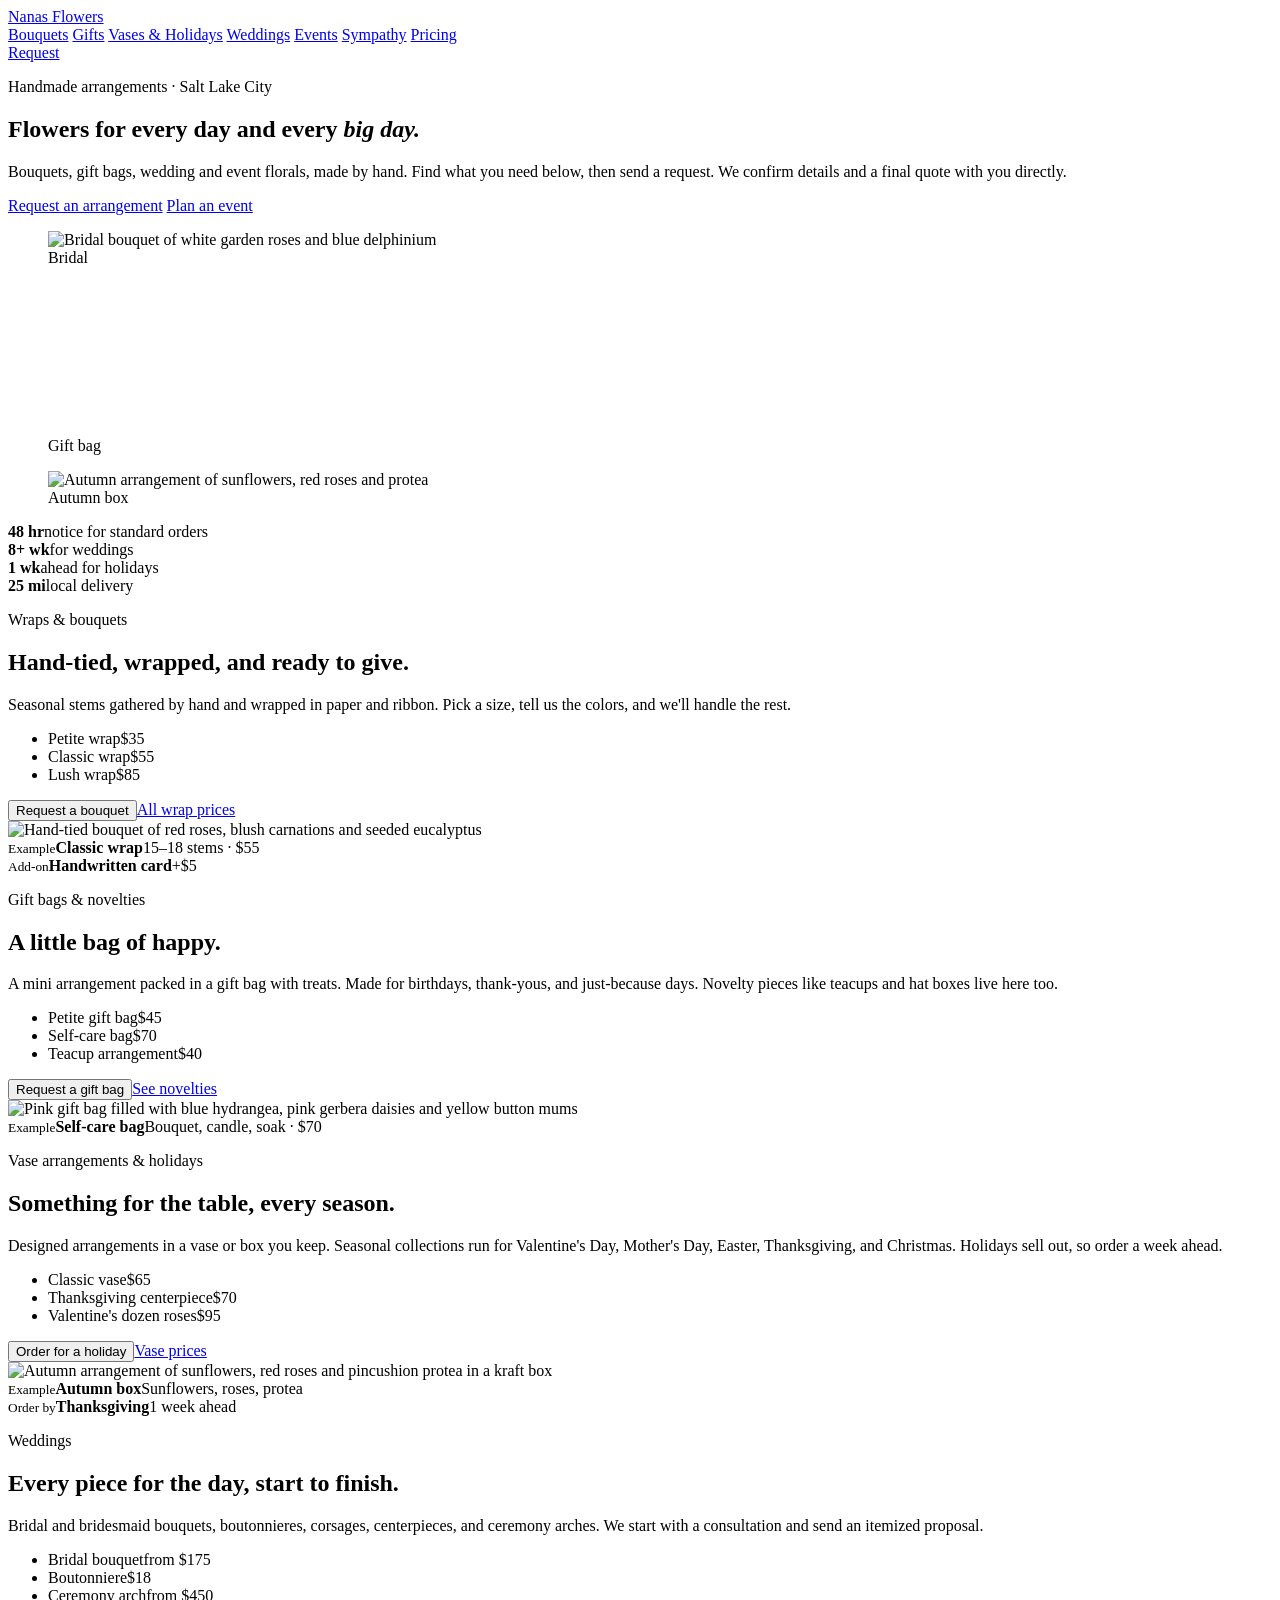
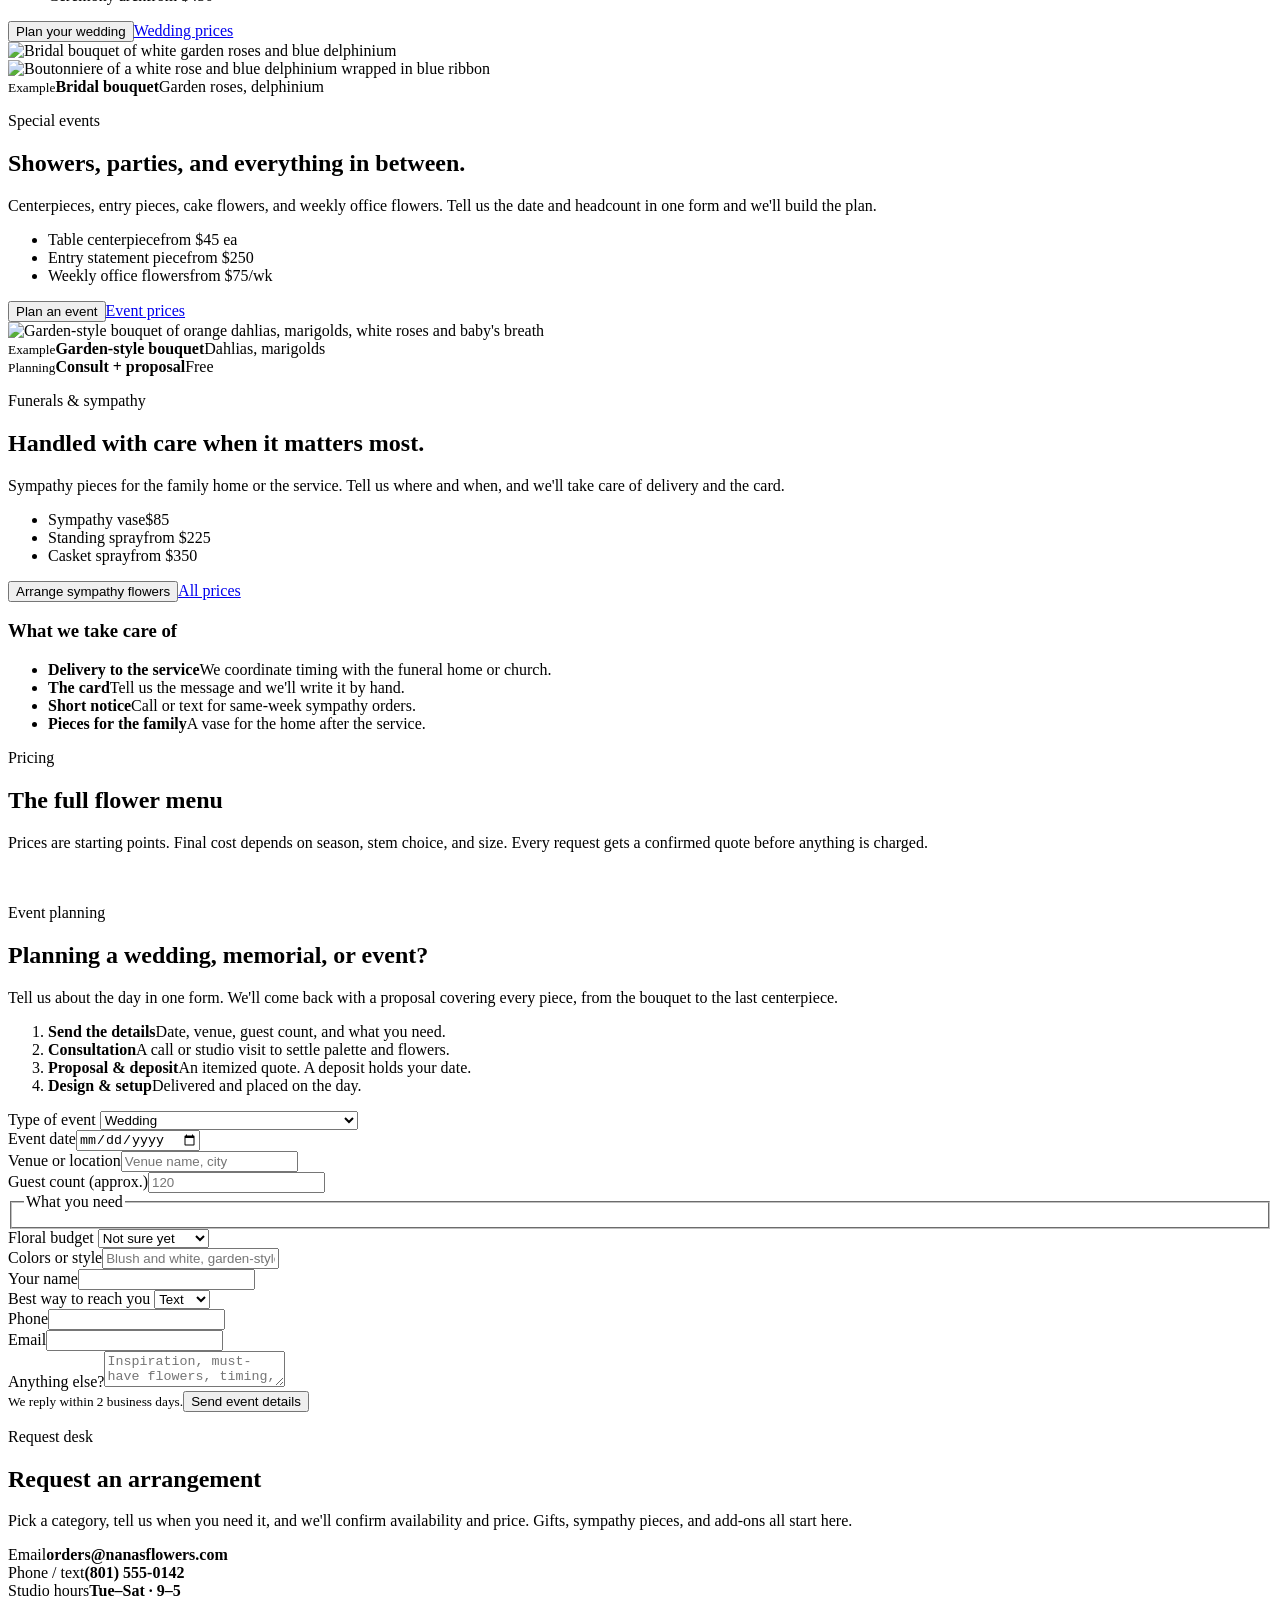
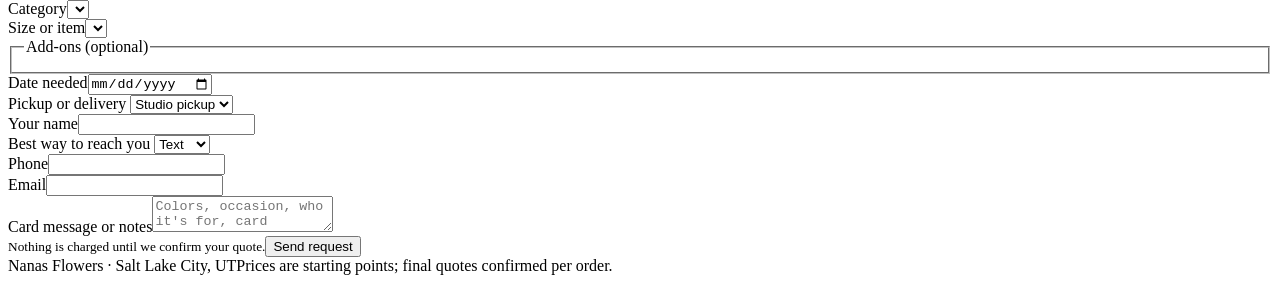
==== index.html @ 2da1b632 "Add files via upload" ====
<!doctype html>
<html lang="en">
<head>
<meta charset="utf-8">
<meta name="viewport" content="width=device-width, initial-scale=1, viewport-fit=cover">
<title>Nanas Flowers</title>
<meta name="description" content="Nanas Flowers: handmade bouquets, gift bags, vase arrangements, and wedding, event and sympathy florals. See pricing and request an arrangement.">
<meta property="og:title" content="Nanas Flowers">
<meta property="og:description" content="Handmade bouquets, gifts, and event florals. See pricing and send a request.">
<meta property="og:image" content="img/garden-bouquet.jpg">
<meta name="theme-color" content="#FFF4EA">
<link rel="icon" href="data:image/svg+xml,%3Csvg xmlns='http://www.w3.org/2000/svg' viewBox='0 0 32 32'%3E%3Ccircle cx='16' cy='16' r='15' fill='%23B4432A'/%3E%3Ctext x='16' y='22' font-size='16' text-anchor='middle' fill='%23fff' font-family='Georgia'%3EN%3C/text%3E%3C/svg%3E">
<link rel="preconnect" href="https://fonts.googleapis.com">
<link rel="preconnect" href="https://fonts.gstatic.com" crossorigin>
<link rel="stylesheet" href="https://fonts.googleapis.com/css2?family=Gloock&family=Instrument+Sans:wght@400;500;600;700&family=DM+Mono:wght@400;500&display=swap">
<link rel="stylesheet" href="css/style.css">
</head>
<body>
<header class="top">
  <div class="wrap bar">
    <a class="brand" href="#top">Nanas <span>Flowers</span></a>
    <nav class="titles" id="titles" aria-label="Sections">
      <a href="#bouquets">Bouquets</a>
      <a href="#gifts">Gifts</a>
      <a href="#vases">Vases &amp; Holidays</a>
      <a href="#weddings">Weddings</a>
      <a href="#special">Events</a>
      <a href="#sympathy">Sympathy</a>
      <a href="#pricing">Pricing</a>
    </nav>
    <div class="bar-actions">
      <a class="btn btn-primary btn-small" href="#request">Request</a>
    </div>
  </div>
</header>

<main id="site-view">
  <section class="hero" id="top">
    <div class="wrap">
      <p class="eyebrow">Handmade arrangements · Salt Lake City</p>
      <h1>Flowers for every day and every <em>big day.</em></h1>
      <p class="lede">Bouquets, gift bags, wedding and event florals, made by hand. Find what you need below, then send a request. We confirm details and a final quote with you directly.</p>
      <div class="ctas">
        <a class="btn btn-primary" href="#request">Request an arrangement</a>
        <a class="btn btn-ghost" href="#plan">Plan an event</a>
      </div>
      <div class="showcase">
        <figure><img src="img/bridal-blue-white.jpg" alt="Bridal bouquet of white garden roses and blue delphinium" width="960" height="1200"><figcaption>Bridal</figcaption></figure>
        <figure><video src="img/hero-loop.mp4" poster="img/hero-poster.jpg" autoplay muted loop playsinline aria-label="Gift bag arrangement with blue hydrangea and pink gerbera daisies"></video><figcaption>Gift bag</figcaption></figure>
        <figure><img src="img/vase-sunflowers.jpg" alt="Autumn arrangement of sunflowers, red roses and protea" width="960" height="1200"><figcaption>Autumn box</figcaption></figure>
      </div>
      <div class="strip" aria-label="Ordering details">
        <div><b>48 hr</b>notice for standard orders</div>
        <div><b>8+ wk</b>for weddings</div>
        <div><b>1 wk</b>ahead for holidays</div>
        <div><b>25 mi</b>local delivery</div>
      </div>
    </div>
  </section>

  <section class="feature tint" id="bouquets">
    <div class="wrap">
      <div class="copy rv">
        <p class="eyebrow">Wraps &amp; bouquets</p>
        <h2>Hand-tied, wrapped, and ready to give.</h2>
        <p>Seasonal stems gathered by hand and wrapped in paper and ribbon. Pick a size, tell us the colors, and we'll handle the rest.</p>
        <ul class="mini">
          <li><span>Petite wrap</span><span class="dots"></span><span class="pr">$35</span></li>
          <li><span>Classic wrap</span><span class="dots"></span><span class="pr">$55</span></li>
          <li><span>Lush wrap</span><span class="dots"></span><span class="pr">$85</span></li>
        </ul>
        <div class="acts"><button class="btn btn-primary" type="button" data-req="Wraps">Request a bouquet</button><a class="btn btn-ghost" href="#cat-wraps">All wrap prices</a></div>
      </div>
      <div class="media">
        <div class="frame main rv"><img src="img/wrap-red-roses.jpg" alt="Hand-tied bouquet of red roses, blush carnations and seeded eucalyptus" loading="lazy" width="960" height="1200"></div>
        <div class="float tl rv"><small>Example</small><b>Classic wrap</b><span class="p">15–18 stems · $55</span></div>
        <div class="float bl rv d2"><small>Add-on</small><b>Handwritten card</b><span class="p">+$5</span></div>
      </div>
    </div>
  </section>

  <section class="feature flip" id="gifts">
    <div class="wrap">
      <div class="copy rv">
        <p class="eyebrow">Gift bags &amp; novelties</p>
        <h2>A little bag of happy.</h2>
        <p>A mini arrangement packed in a gift bag with treats. Made for birthdays, thank-yous, and just-because days. Novelty pieces like teacups and hat boxes live here too.</p>
        <ul class="mini">
          <li><span>Petite gift bag</span><span class="dots"></span><span class="pr">$45</span></li>
          <li><span>Self-care bag</span><span class="dots"></span><span class="pr">$70</span></li>
          <li><span>Teacup arrangement</span><span class="dots"></span><span class="pr">$40</span></li>
        </ul>
        <div class="acts"><button class="btn btn-primary" type="button" data-req="Gift Bags">Request a gift bag</button><a class="btn btn-ghost" href="#cat-novelties">See novelties</a></div>
      </div>
      <div class="media">
        <div class="frame main rv"><img src="img/gift-bag-pink.jpg" alt="Pink gift bag filled with blue hydrangea, pink gerbera daisies and yellow button mums" loading="lazy" width="960" height="1200"></div>
        <div class="float tr rv"><small>Example</small><b>Self-care bag</b><span class="p">Bouquet, candle, soak · $70</span></div>
      </div>
    </div>
  </section>

  <section class="feature tint" id="vases">
    <div class="wrap">
      <div class="copy rv">
        <p class="eyebrow">Vase arrangements &amp; holidays</p>
        <h2>Something for the table, every season.</h2>
        <p>Designed arrangements in a vase or box you keep. Seasonal collections run for Valentine's Day, Mother's Day, Easter, Thanksgiving, and Christmas. Holidays sell out, so order a week ahead.</p>
        <ul class="mini">
          <li><span>Classic vase</span><span class="dots"></span><span class="pr">$65</span></li>
          <li><span>Thanksgiving centerpiece</span><span class="dots"></span><span class="pr">$70</span></li>
          <li><span>Valentine's dozen roses</span><span class="dots"></span><span class="pr">$95</span></li>
        </ul>
        <div class="acts"><button class="btn btn-primary" type="button" data-req="Holidays">Order for a holiday</button><a class="btn btn-ghost" href="#cat-vase-arrangements">Vase prices</a></div>
      </div>
      <div class="media">
        <div class="frame main rv"><img src="img/vase-sunflowers.jpg" alt="Autumn arrangement of sunflowers, red roses and pincushion protea in a kraft box" loading="lazy" width="960" height="1200"></div>
        <div class="float tl rv"><small>Example</small><b>Autumn box</b><span class="p">Sunflowers, roses, protea</span></div>
        <div class="float bl rv d2"><small>Order by</small><b>Thanksgiving</b><span class="p">1 week ahead</span></div>
      </div>
    </div>
  </section>

  <section class="feature flip" id="weddings">
    <div class="wrap">
      <div class="copy rv">
        <p class="eyebrow">Weddings</p>
        <h2>Every piece for the day, start to finish.</h2>
        <p>Bridal and bridesmaid bouquets, boutonnieres, corsages, centerpieces, and ceremony arches. We start with a consultation and send an itemized proposal.</p>
        <ul class="mini">
          <li><span>Bridal bouquet</span><span class="dots"></span><span class="pr">from $175</span></li>
          <li><span>Boutonniere</span><span class="dots"></span><span class="pr">$18</span></li>
          <li><span>Ceremony arch</span><span class="dots"></span><span class="pr">from $450</span></li>
        </ul>
        <div class="acts"><button class="btn btn-primary" type="button" data-req="Weddings">Plan your wedding</button><a class="btn btn-ghost" href="#cat-weddings">Wedding prices</a></div>
      </div>
      <div class="media">
        <div class="frame main rv"><img src="img/bridal-blue-white.jpg" alt="Bridal bouquet of white garden roses and blue delphinium" loading="lazy" width="960" height="1200"></div>
        <div class="frame small rv"><img src="img/boutonniere.jpg" alt="Boutonniere of a white rose and blue delphinium wrapped in blue ribbon" loading="lazy" width="960" height="1200"></div>
        <div class="float tr rv"><small>Example</small><b>Bridal bouquet</b><span class="p">Garden roses, delphinium</span></div>
      </div>
    </div>
  </section>

  <section class="feature tint" id="special">
    <div class="wrap">
      <div class="copy rv">
        <p class="eyebrow">Special events</p>
        <h2>Showers, parties, and everything in between.</h2>
        <p>Centerpieces, entry pieces, cake flowers, and weekly office flowers. Tell us the date and headcount in one form and we'll build the plan.</p>
        <ul class="mini">
          <li><span>Table centerpiece</span><span class="dots"></span><span class="pr">from $45 ea</span></li>
          <li><span>Entry statement piece</span><span class="dots"></span><span class="pr">from $250</span></li>
          <li><span>Weekly office flowers</span><span class="dots"></span><span class="pr">from $75/wk</span></li>
        </ul>
        <div class="acts"><button class="btn btn-primary" type="button" data-req="Special Events">Plan an event</button><a class="btn btn-ghost" href="#cat-special-events">Event prices</a></div>
      </div>
      <div class="media">
        <div class="frame main rv"><img src="img/garden-bouquet.jpg" alt="Garden-style bouquet of orange dahlias, marigolds, white roses and baby's breath" loading="lazy" width="960" height="1200"></div>
        <div class="float tl rv"><small>Example</small><b>Garden-style bouquet</b><span class="p">Dahlias, marigolds</span></div>
        <div class="float bl rv d2"><small>Planning</small><b>Consult + proposal</b><span class="p">Free</span></div>
      </div>
    </div>
  </section>

  <section class="feature flip" id="sympathy">
    <div class="wrap">
      <div class="copy rv">
        <p class="eyebrow">Funerals &amp; sympathy</p>
        <h2>Handled with care when it matters most.</h2>
        <p>Sympathy pieces for the family home or the service. Tell us where and when, and we'll take care of delivery and the card.</p>
        <ul class="mini">
          <li><span>Sympathy vase</span><span class="dots"></span><span class="pr">$85</span></li>
          <li><span>Standing spray</span><span class="dots"></span><span class="pr">from $225</span></li>
          <li><span>Casket spray</span><span class="dots"></span><span class="pr">from $350</span></li>
        </ul>
        <div class="acts"><button class="btn btn-primary" type="button" data-req="Funerals">Arrange sympathy flowers</button><a class="btn btn-ghost" href="#cat-funerals">All prices</a></div>
      </div>
      <div class="media">
        <div class="care rv">
          <h3>What we take care of</h3>
          <ul>
            <li><span><b>Delivery to the service</b>We coordinate timing with the funeral home or church.</span></li>
            <li><span><b>The card</b>Tell us the message and we'll write it by hand.</span></li>
            <li><span><b>Short notice</b>Call or text for same-week sympathy orders.</span></li>
            <li><span><b>Pieces for the family</b>A vase for the home after the service.</span></li>
          </ul>
        </div>
      </div>
    </div>
  </section>

  <section class="menu" id="pricing">
    <div class="wrap">
      <div class="section-head">
        <div><p class="eyebrow">Pricing</p><h2>The full flower menu</h2></div>
        <p>Prices are starting points. Final cost depends on season, stem choice, and size. Every request gets a confirmed quote before anything is charged.</p>
      </div>
      <nav class="cat-bar" aria-label="Categories"><div class="wrap" id="cat-tabs" style="padding:0 0 20px"></div></nav>
      <div class="menu-grid" id="menu-grid"></div>
    </div>
  </section>

  <section class="events" id="plan">
    <div class="wrap">
      <div class="intro">
        <p class="eyebrow">Event planning</p>
        <h2>Planning a wedding, memorial, or event?</h2>
        <p>Tell us about the day in one form. We'll come back with a proposal covering every piece, from the bouquet to the last centerpiece.</p>
        <ol class="steps">
          <li><div><b>Send the details</b><span>Date, venue, guest count, and what you need.</span></div></li>
          <li><div><b>Consultation</b><span>A call or studio visit to settle palette and flowers.</span></div></li>
          <li><div><b>Proposal &amp; deposit</b><span>An itemized quote. A deposit holds your date.</span></div></li>
          <li><div><b>Design &amp; setup</b><span>Delivered and placed on the day.</span></div></li>
        </ol>
      </div>
      <div id="event-slot">
        <form class="event-form" id="event-form" novalidate>
          <div class="row">
            <div class="field"><label for="ev-type">Type of event</label>
              <select id="ev-type" required>
                <option value="Weddings">Wedding</option>
                <option value="Funerals">Funeral / memorial</option>
                <option value="Special Events">Special event (party, corporate, shower)</option>
                <option value="Holidays">Holiday event</option>
              </select></div>
            <div class="field"><label for="ev-date">Event date</label><input id="ev-date" type="date" required></div>
          </div>
          <div class="row">
            <div class="field"><label for="ev-venue">Venue or location</label><input id="ev-venue" placeholder="Venue name, city"></div>
            <div class="field"><label for="ev-guests">Guest count <span class="hint">(approx.)</span></label><input id="ev-guests" type="number" min="0" inputmode="numeric" placeholder="120"></div>
          </div>
          <fieldset class="field"><legend>What you need</legend>
            <div class="chips" id="ev-pieces"></div>
          </fieldset>
          <div class="row">
            <div class="field"><label for="ev-budget">Floral budget</label>
              <select id="ev-budget">
                <option value="">Not sure yet</option>
                <option>Under $500</option><option>$500–$1,500</option><option>$1,500–$3,000</option><option>$3,000–$6,000</option><option>$6,000+</option>
              </select></div>
            <div class="field"><label for="ev-palette">Colors or style</label><input id="ev-palette" placeholder="Blush and white, garden-style"></div>
          </div>
          <div class="row">
            <div class="field"><label for="ev-name">Your name</label><input id="ev-name" autocomplete="name" required></div>
            <div class="field"><label for="ev-pref">Best way to reach you</label>
              <select id="ev-pref"><option>Text</option><option>Call</option><option>Email</option></select></div>
          </div>
          <div class="row">
            <div class="field"><label for="ev-phone">Phone</label><input id="ev-phone" type="tel" autocomplete="tel"></div>
            <div class="field"><label for="ev-email">Email</label><input id="ev-email" type="email" autocomplete="email"></div>
          </div>
          <div class="field"><label for="ev-msg">Anything else?</label><textarea id="ev-msg" placeholder="Inspiration, must-have flowers, timing, setup access…"></textarea></div>
          <div class="form-foot"><small>We reply within 2 business days.</small><button class="btn btn-primary" type="submit">Send event details</button></div>
          <p class="err" id="ev-err" role="alert" hidden></p>
        </form>
      </div>
    </div>
  </section>

  <section class="request" id="request">
    <div class="wrap">
      <div class="intro">
        <p class="eyebrow">Request desk</p>
        <h2>Request an arrangement</h2>
        <p>Pick a category, tell us when you need it, and we'll confirm availability and price. Gifts, sympathy pieces, and add-ons all start here.</p>
        <div class="contact-card">
          <div><span>Email</span><b id="c-email">orders@nanasflowers.com</b></div>
          <div><span>Phone / text</span><b id="c-phone">(801) 555-0142</b></div>
          <div><span>Studio hours</span><b>Tue–Sat · 9–5</b></div>
        </div>
      </div>
      <div id="order-slot">
        <form class="order-form" id="order-form" novalidate>
          <div class="row">
            <div class="field"><label for="or-cat">Category</label><select id="or-cat" required></select></div>
            <div class="field"><label for="or-item">Size or item</label><select id="or-item"></select></div>
          </div>
          <fieldset class="field"><legend>Add-ons <span class="hint">(optional)</span></legend><div class="chips" id="or-addons"></div></fieldset>
          <div class="row">
            <div class="field"><label for="or-date">Date needed</label><input id="or-date" type="date" required></div>
            <div class="field"><label for="or-ful">Pickup or delivery</label>
              <select id="or-ful"><option value="Pickup">Studio pickup</option><option value="Delivery">Delivery</option></select></div>
          </div>
          <div class="field" id="or-addr-wrap" hidden><label for="or-addr">Delivery address</label><input id="or-addr" autocomplete="street-address" placeholder="Street, city, ZIP"></div>
          <div class="row">
            <div class="field"><label for="or-name">Your name</label><input id="or-name" autocomplete="name" required></div>
            <div class="field"><label for="or-pref">Best way to reach you</label>
              <select id="or-pref"><option>Text</option><option>Call</option><option>Email</option></select></div>
          </div>
          <div class="row">
            <div class="field"><label for="or-phone">Phone</label><input id="or-phone" type="tel" autocomplete="tel"></div>
            <div class="field"><label for="or-email">Email</label><input id="or-email" type="email" autocomplete="email"></div>
          </div>
          <div class="field"><label for="or-msg">Card message or notes</label><textarea id="or-msg" placeholder="Colors, occasion, who it's for, card message…"></textarea></div>
          <div class="form-foot"><small>Nothing is charged until we confirm your quote.</small><button class="btn btn-primary" type="submit">Send request</button></div>
          <p class="err" id="or-err" role="alert" hidden></p>
        </form>
      </div>
    </div>
  </section>

  <footer><div class="wrap"><span>Nanas Flowers · Salt Lake City, UT</span><span>Prices are starting points; final quotes confirmed per order.</span></div></footer>
</main>

<div class="toast" id="toast" role="status" hidden></div>
<script src="js/main.js"></script>
</body>
</html>
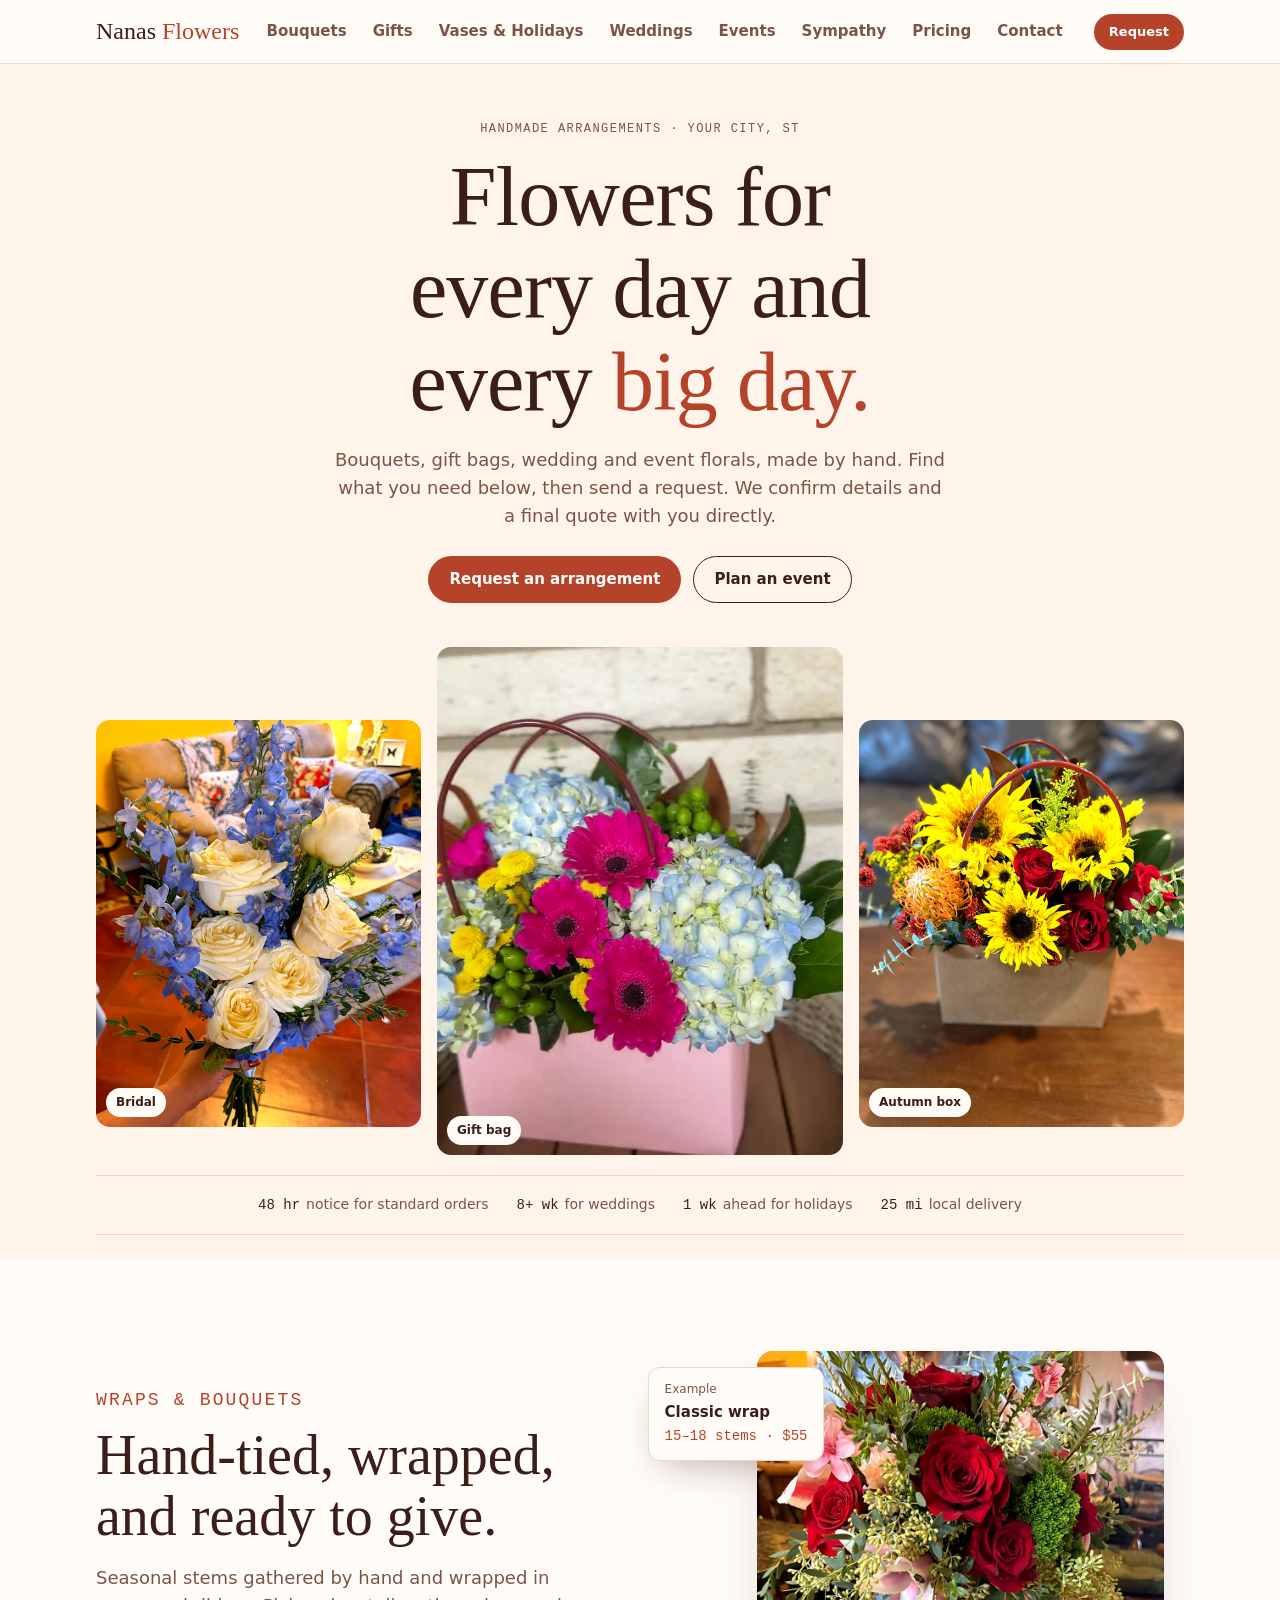
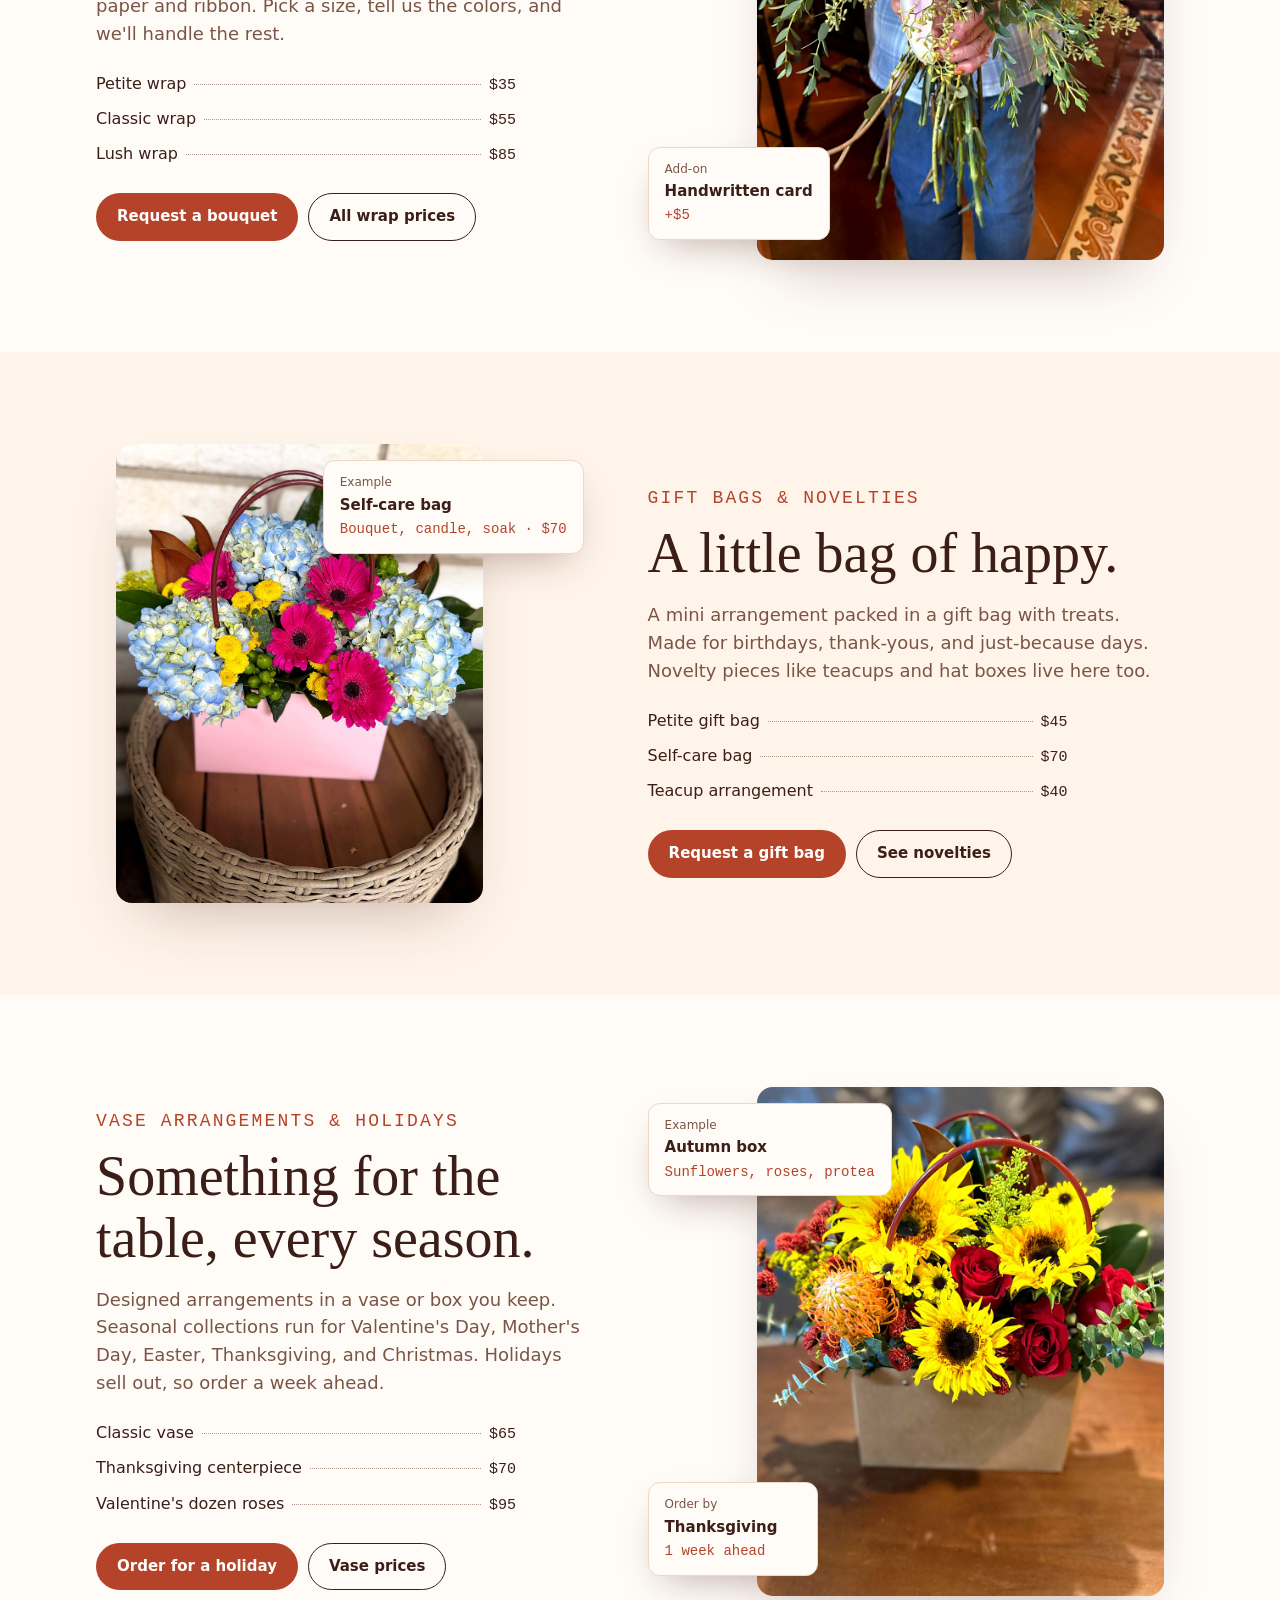
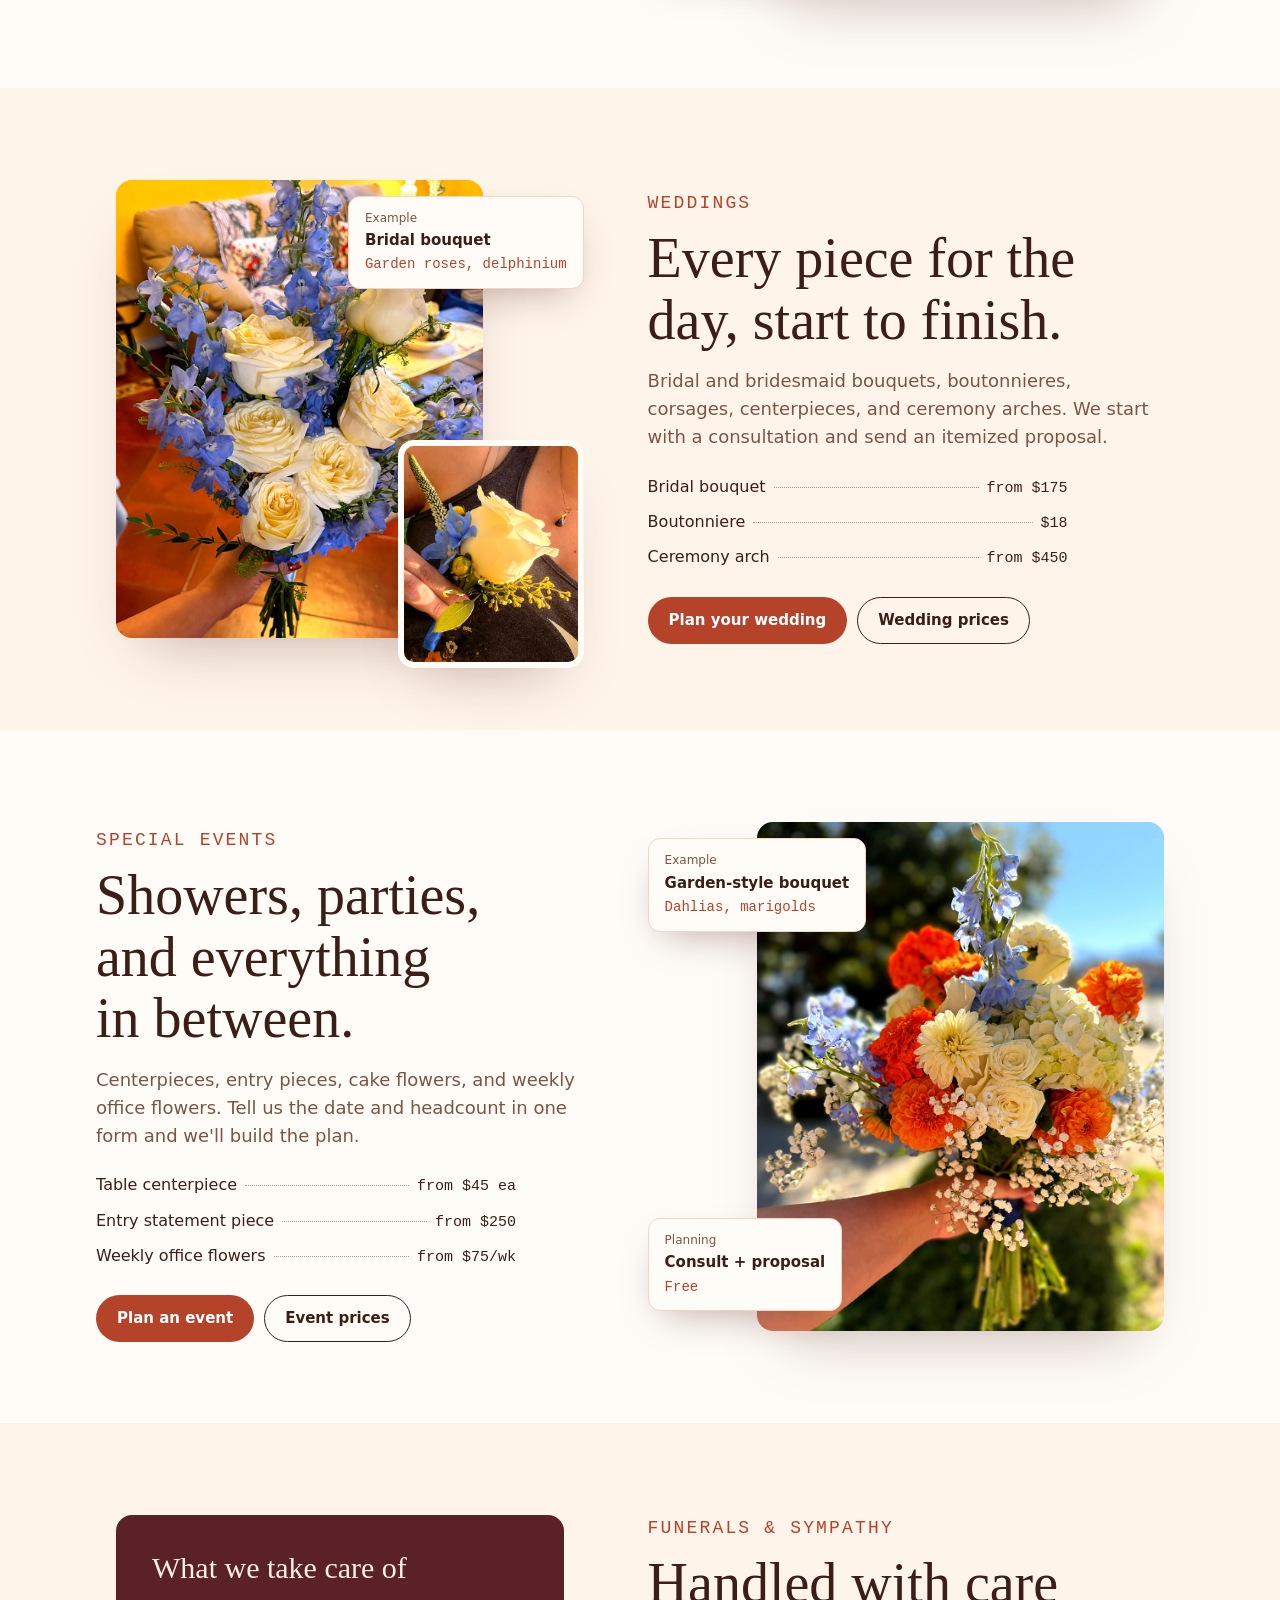
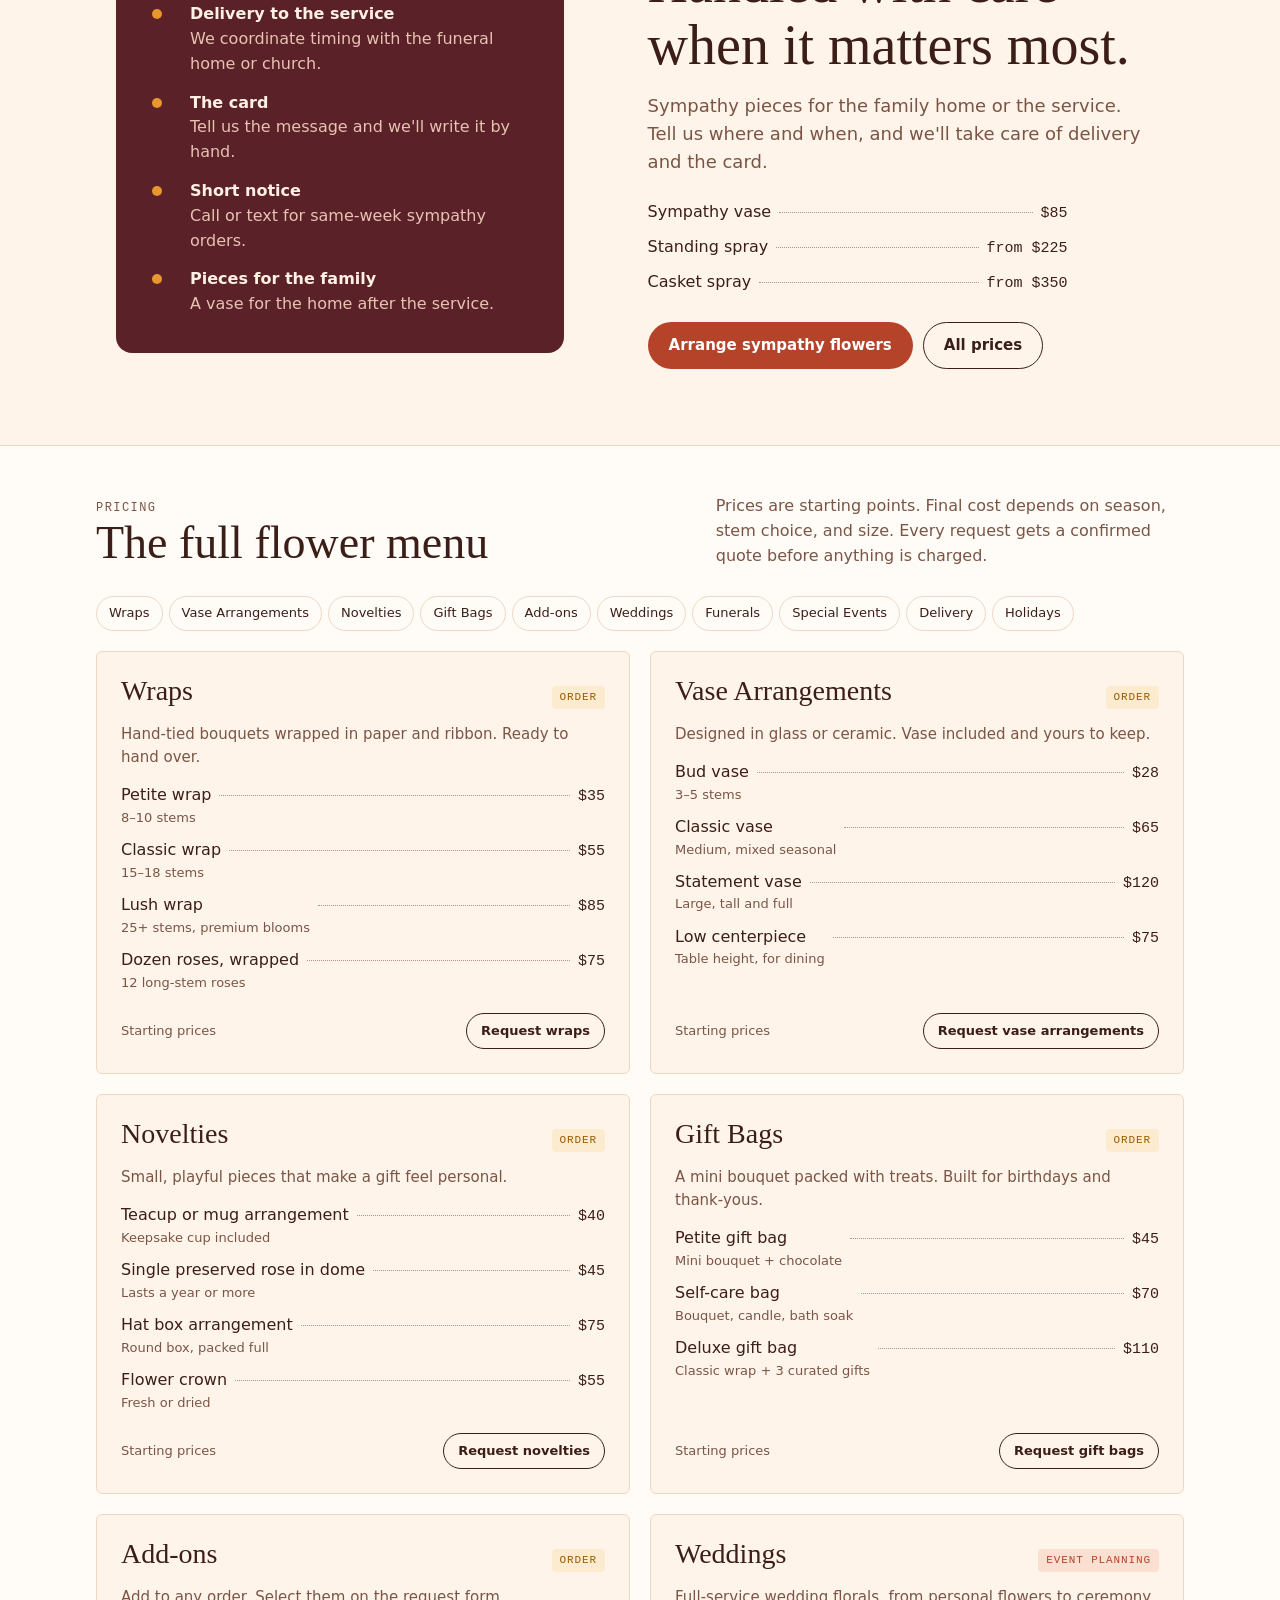
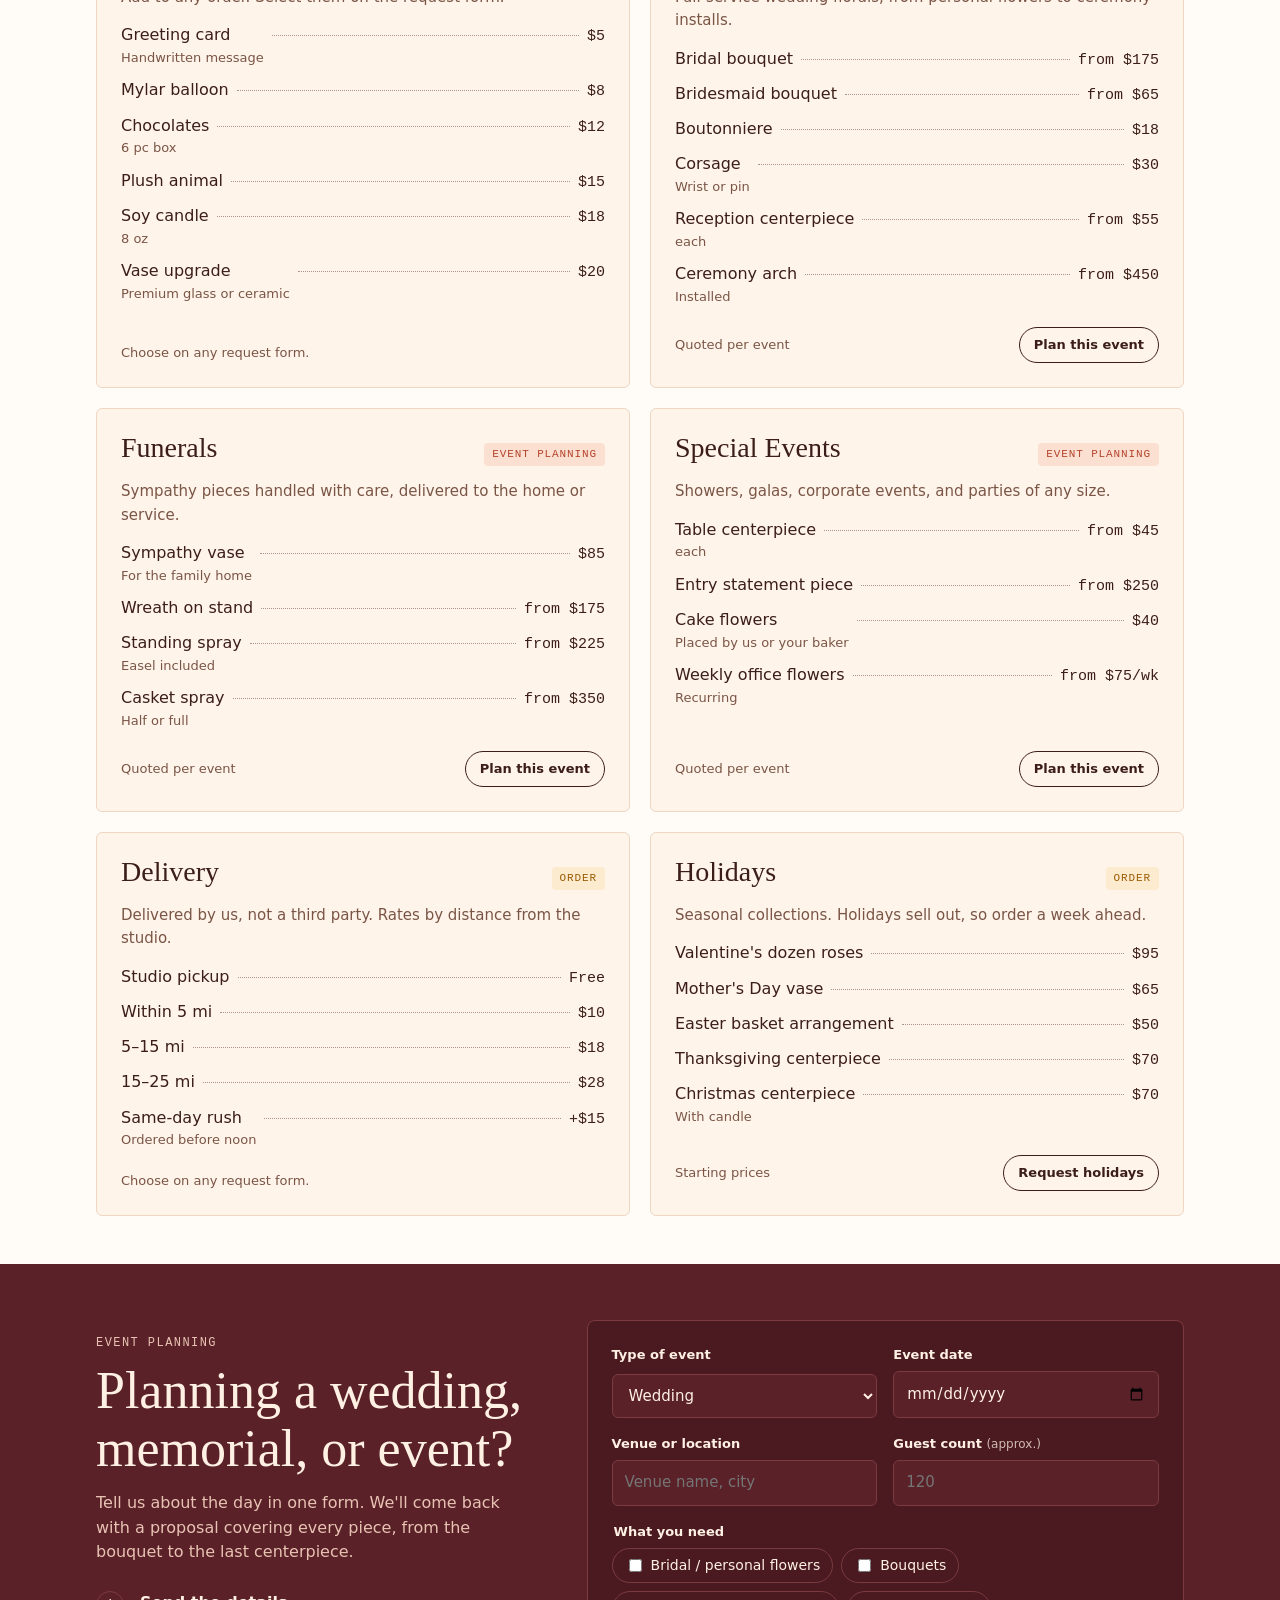
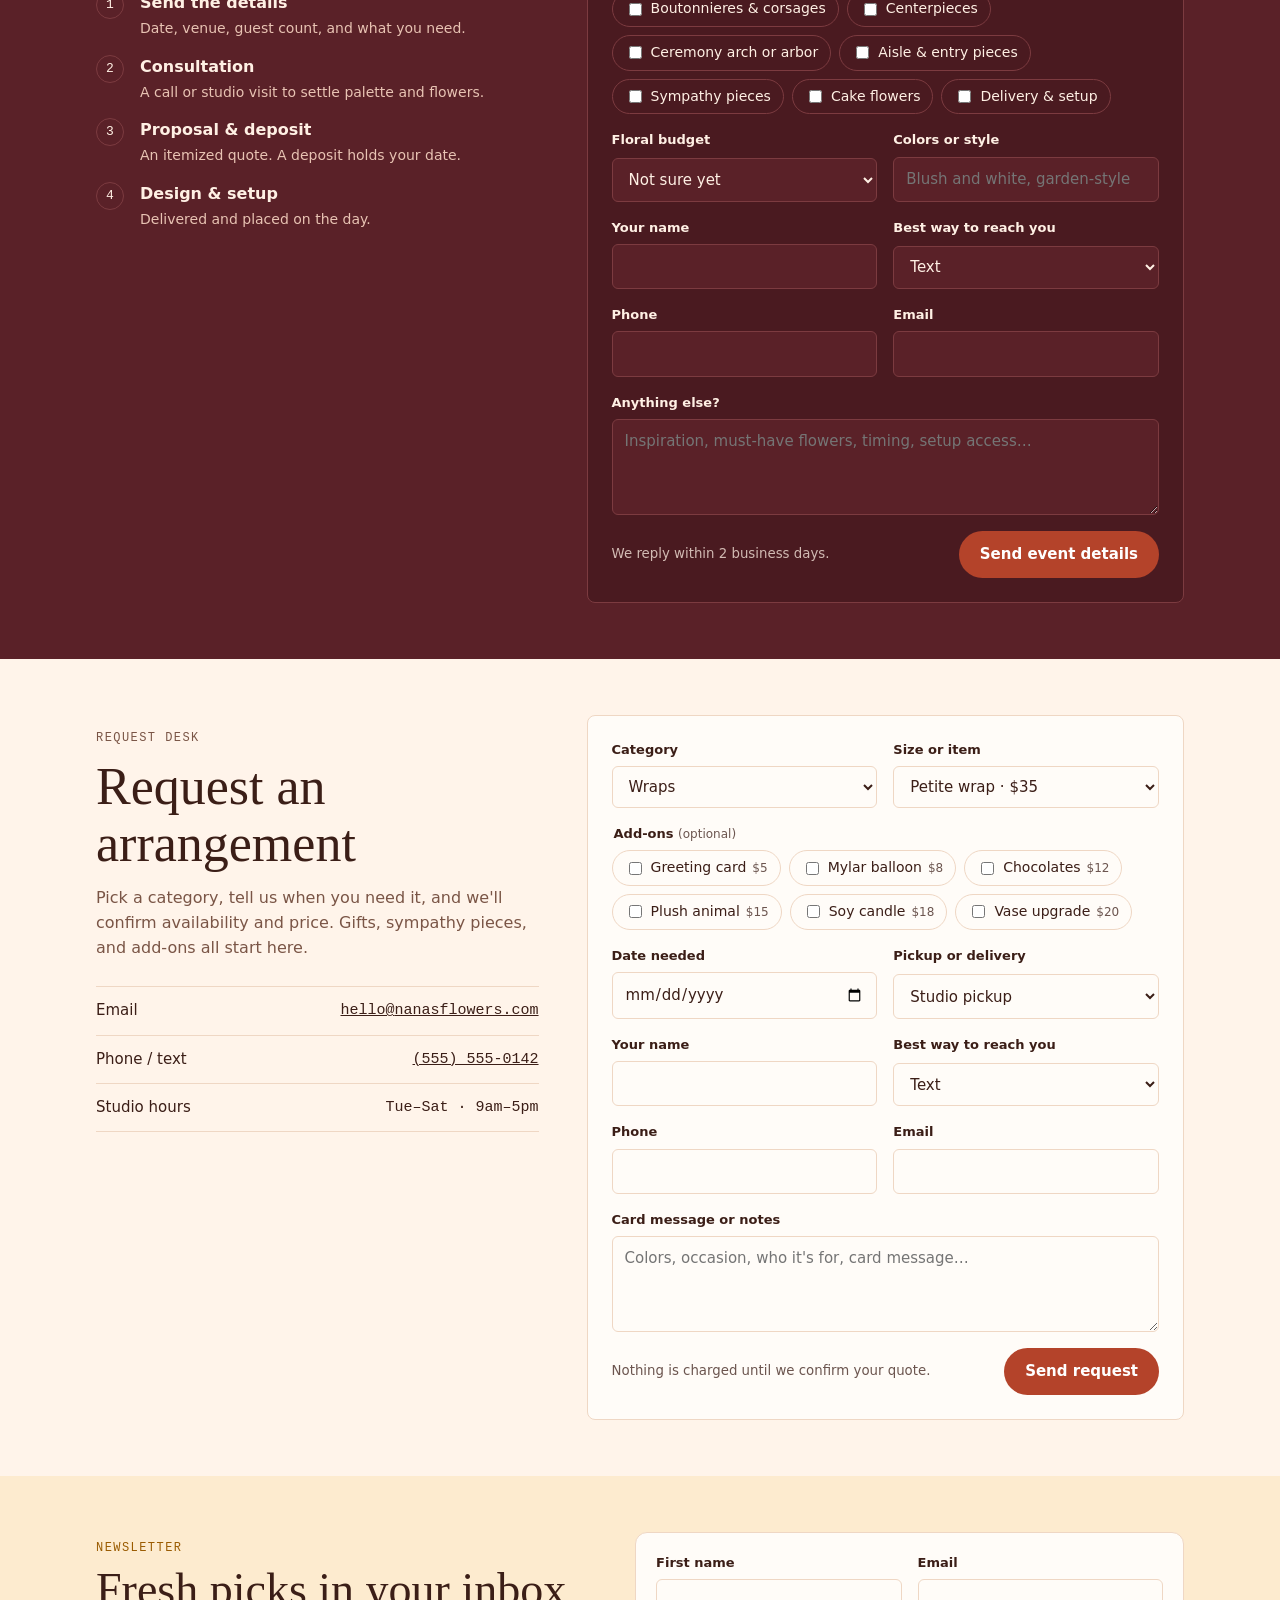
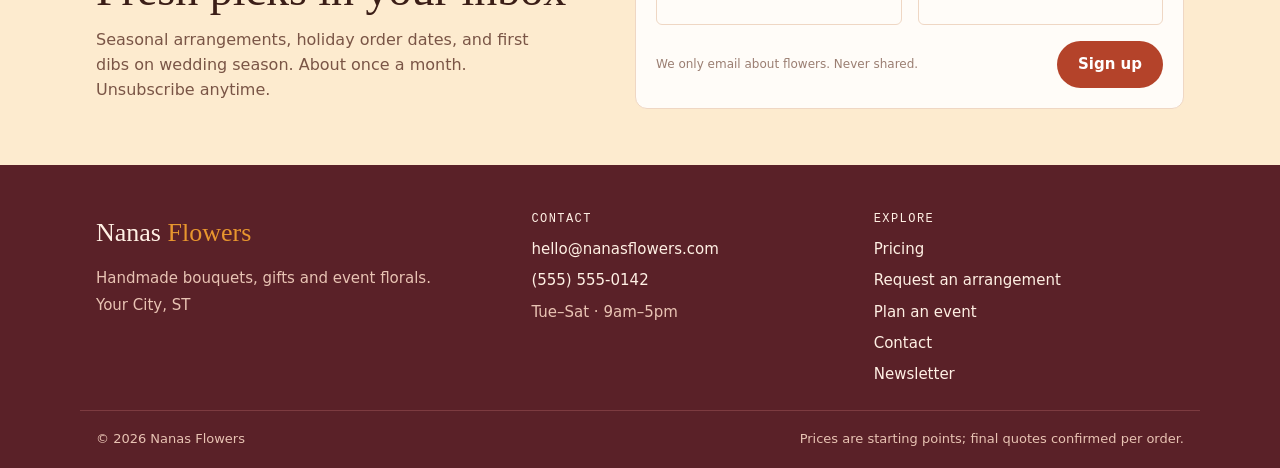
==== commit 1b894f8a: "Add files via upload" ====
--- a/index.html
+++ b/index.html
@@ -7,13 +7,13 @@
 <meta name="description" content="Nanas Flowers: handmade bouquets, gift bags, vase arrangements, and wedding, event and sympathy florals. See pricing and request an arrangement.">
 <meta property="og:title" content="Nanas Flowers">
 <meta property="og:description" content="Handmade bouquets, gifts, and event florals. See pricing and send a request.">
-<meta property="og:image" content="img/garden-bouquet.jpg">
+<meta property="og:image" content="garden-bouquet.jpg">
 <meta name="theme-color" content="#FFF4EA">
 <link rel="icon" href="data:image/svg+xml,%3Csvg xmlns='http://www.w3.org/2000/svg' viewBox='0 0 32 32'%3E%3Ccircle cx='16' cy='16' r='15' fill='%23B4432A'/%3E%3Ctext x='16' y='22' font-size='16' text-anchor='middle' fill='%23fff' font-family='Georgia'%3EN%3C/text%3E%3C/svg%3E">
 <link rel="preconnect" href="https://fonts.googleapis.com">
 <link rel="preconnect" href="https://fonts.gstatic.com" crossorigin>
 <link rel="stylesheet" href="https://fonts.googleapis.com/css2?family=Gloock&family=Instrument+Sans:wght@400;500;600;700&family=DM+Mono:wght@400;500&display=swap">
-<link rel="stylesheet" href="css/style.css">
+<link rel="stylesheet" href="style.css">
 </head>
 <body>
 <header class="top">
@@ -27,6 +27,7 @@
       <a href="#special">Events</a>
       <a href="#sympathy">Sympathy</a>
       <a href="#pricing">Pricing</a>
+      <a href="contact.html">Contact</a>
     </nav>
     <div class="bar-actions">
       <a class="btn btn-primary btn-small" href="#request">Request</a>
@@ -37,7 +38,7 @@
 <main id="site-view">
   <section class="hero" id="top">
     <div class="wrap">
-      <p class="eyebrow">Handmade arrangements · Salt Lake City</p>
+      <p class="eyebrow">Handmade arrangements · <span data-site="city">Your City, ST</span></p>
       <h1>Flowers for every day and every <em>big day.</em></h1>
       <p class="lede">Bouquets, gift bags, wedding and event florals, made by hand. Find what you need below, then send a request. We confirm details and a final quote with you directly.</p>
       <div class="ctas">
@@ -45,9 +46,9 @@
         <a class="btn btn-ghost" href="#plan">Plan an event</a>
       </div>
       <div class="showcase">
-        <figure><img src="img/bridal-blue-white.jpg" alt="Bridal bouquet of white garden roses and blue delphinium" width="960" height="1200"><figcaption>Bridal</figcaption></figure>
-        <figure><video src="img/hero-loop.mp4" poster="img/hero-poster.jpg" autoplay muted loop playsinline aria-label="Gift bag arrangement with blue hydrangea and pink gerbera daisies"></video><figcaption>Gift bag</figcaption></figure>
-        <figure><img src="img/vase-sunflowers.jpg" alt="Autumn arrangement of sunflowers, red roses and protea" width="960" height="1200"><figcaption>Autumn box</figcaption></figure>
+        <figure><img src="bridal-blue-white.jpg" alt="Bridal bouquet of white garden roses and blue delphinium" width="960" height="1200"><figcaption>Bridal</figcaption></figure>
+        <figure><video src="hero-loop.mp4" poster="hero-poster.jpg" autoplay muted loop playsinline aria-label="Gift bag arrangement with blue hydrangea and pink gerbera daisies"></video><figcaption>Gift bag</figcaption></figure>
+        <figure><img src="vase-sunflowers.jpg" alt="Autumn arrangement of sunflowers, red roses and protea" width="960" height="1200"><figcaption>Autumn box</figcaption></figure>
       </div>
       <div class="strip" aria-label="Ordering details">
         <div><b>48 hr</b>notice for standard orders</div>
@@ -72,7 +73,7 @@
         <div class="acts"><button class="btn btn-primary" type="button" data-req="Wraps">Request a bouquet</button><a class="btn btn-ghost" href="#cat-wraps">All wrap prices</a></div>
       </div>
       <div class="media">
-        <div class="frame main rv"><img src="img/wrap-red-roses.jpg" alt="Hand-tied bouquet of red roses, blush carnations and seeded eucalyptus" loading="lazy" width="960" height="1200"></div>
+        <div class="frame main rv"><img src="wrap-red-roses.jpg" alt="Hand-tied bouquet of red roses, blush carnations and seeded eucalyptus" loading="lazy" width="960" height="1200"></div>
         <div class="float tl rv"><small>Example</small><b>Classic wrap</b><span class="p">15–18 stems · $55</span></div>
         <div class="float bl rv d2"><small>Add-on</small><b>Handwritten card</b><span class="p">+$5</span></div>
       </div>
@@ -93,7 +94,7 @@
         <div class="acts"><button class="btn btn-primary" type="button" data-req="Gift Bags">Request a gift bag</button><a class="btn btn-ghost" href="#cat-novelties">See novelties</a></div>
       </div>
       <div class="media">
-        <div class="frame main rv"><img src="img/gift-bag-pink.jpg" alt="Pink gift bag filled with blue hydrangea, pink gerbera daisies and yellow button mums" loading="lazy" width="960" height="1200"></div>
+        <div class="frame main rv"><img src="gift-bag-pink.jpg" alt="Pink gift bag filled with blue hydrangea, pink gerbera daisies and yellow button mums" loading="lazy" width="960" height="1200"></div>
         <div class="float tr rv"><small>Example</small><b>Self-care bag</b><span class="p">Bouquet, candle, soak · $70</span></div>
       </div>
     </div>
@@ -113,7 +114,7 @@
         <div class="acts"><button class="btn btn-primary" type="button" data-req="Holidays">Order for a holiday</button><a class="btn btn-ghost" href="#cat-vase-arrangements">Vase prices</a></div>
       </div>
       <div class="media">
-        <div class="frame main rv"><img src="img/vase-sunflowers.jpg" alt="Autumn arrangement of sunflowers, red roses and pincushion protea in a kraft box" loading="lazy" width="960" height="1200"></div>
+        <div class="frame main rv"><img src="vase-sunflowers.jpg" alt="Autumn arrangement of sunflowers, red roses and pincushion protea in a kraft box" loading="lazy" width="960" height="1200"></div>
         <div class="float tl rv"><small>Example</small><b>Autumn box</b><span class="p">Sunflowers, roses, protea</span></div>
         <div class="float bl rv d2"><small>Order by</small><b>Thanksgiving</b><span class="p">1 week ahead</span></div>
       </div>
@@ -134,8 +135,8 @@
         <div class="acts"><button class="btn btn-primary" type="button" data-req="Weddings">Plan your wedding</button><a class="btn btn-ghost" href="#cat-weddings">Wedding prices</a></div>
       </div>
       <div class="media">
-        <div class="frame main rv"><img src="img/bridal-blue-white.jpg" alt="Bridal bouquet of white garden roses and blue delphinium" loading="lazy" width="960" height="1200"></div>
-        <div class="frame small rv"><img src="img/boutonniere.jpg" alt="Boutonniere of a white rose and blue delphinium wrapped in blue ribbon" loading="lazy" width="960" height="1200"></div>
+        <div class="frame main rv"><img src="bridal-blue-white.jpg" alt="Bridal bouquet of white garden roses and blue delphinium" loading="lazy" width="960" height="1200"></div>
+        <div class="frame small rv"><img src="boutonniere.jpg" alt="Boutonniere of a white rose and blue delphinium wrapped in blue ribbon" loading="lazy" width="960" height="1200"></div>
         <div class="float tr rv"><small>Example</small><b>Bridal bouquet</b><span class="p">Garden roses, delphinium</span></div>
       </div>
     </div>
@@ -155,7 +156,7 @@
         <div class="acts"><button class="btn btn-primary" type="button" data-req="Special Events">Plan an event</button><a class="btn btn-ghost" href="#cat-special-events">Event prices</a></div>
       </div>
       <div class="media">
-        <div class="frame main rv"><img src="img/garden-bouquet.jpg" alt="Garden-style bouquet of orange dahlias, marigolds, white roses and baby's breath" loading="lazy" width="960" height="1200"></div>
+        <div class="frame main rv"><img src="garden-bouquet.jpg" alt="Garden-style bouquet of orange dahlias, marigolds, white roses and baby's breath" loading="lazy" width="960" height="1200"></div>
         <div class="float tl rv"><small>Example</small><b>Garden-style bouquet</b><span class="p">Dahlias, marigolds</span></div>
         <div class="float bl rv d2"><small>Planning</small><b>Consult + proposal</b><span class="p">Free</span></div>
       </div>
@@ -264,9 +265,9 @@
         <h2>Request an arrangement</h2>
         <p>Pick a category, tell us when you need it, and we'll confirm availability and price. Gifts, sympathy pieces, and add-ons all start here.</p>
         <div class="contact-card">
-          <div><span>Email</span><b id="c-email">orders@nanasflowers.com</b></div>
-          <div><span>Phone / text</span><b id="c-phone">(801) 555-0142</b></div>
-          <div><span>Studio hours</span><b>Tue–Sat · 9–5</b></div>
+          <div><span>Email</span><b><a data-site="email" data-mailto href="contact.html">hello@nanasflowers.com</a></b></div>
+          <div><span>Phone / text</span><b><a data-site="phone" data-tel href="contact.html">(555) 555-0142</a></b></div>
+          <div><span>Studio hours</span><b data-site="hours">Tue–Sat · 9am–5pm</b></div>
         </div>
       </div>
       <div id="order-slot">
@@ -299,10 +300,60 @@
     </div>
   </section>
 
-  <footer><div class="wrap"><span>Nanas Flowers · Salt Lake City, UT</span><span>Prices are starting points; final quotes confirmed per order.</span></div></footer>
+  <section class="news" id="newsletter">
+    <div class="wrap">
+      <div>
+        <p class="eyebrow">Newsletter</p>
+        <h2>Fresh picks in your inbox</h2>
+        <p>Seasonal arrangements, holiday order dates, and first dibs on wedding season. About once a month. Unsubscribe anytime.</p>
+      </div>
+      <div>
+        <form class="news-form" id="news-form" method="post" novalidate>
+          <div class="row">
+            <div class="field"><label for="nl-name">First name</label><input id="nl-name" name="fields[first_name]" autocomplete="given-name"></div>
+            <div class="field"><label for="nl-email">Email</label><input id="nl-email" name="email_address" type="email" autocomplete="email" required></div>
+          </div>
+          <div class="form-foot"><small class="fine">We only email about flowers. Never shared.</small><button class="btn btn-primary" type="submit">Sign up</button></div>
+          <p class="err" id="nl-err" role="alert" hidden></p>
+        </form>
+      </div>
+    </div>
+  </section>
 </main>
 
+<footer class="site-foot">
+  <div class="wrap foot-cols">
+    <div>
+      <a class="brand" href="index.html">Nanas <span>Flowers</span></a>
+      <p>Handmade bouquets, gifts and event florals.</p>
+      <p data-site="city">Your City, ST</p>
+    </div>
+    <div>
+      <h3>Contact</h3>
+      <ul>
+        <li><a data-site="email" data-mailto href="contact.html">hello@nanasflowers.com</a></li>
+        <li><a data-site="phone" data-tel href="contact.html">(555) 555-0142</a></li>
+        <li data-site="hours">Tue–Sat · 9am–5pm</li>
+        <li><a data-site-href="instagram" href="#" hidden>Instagram</a></li>
+        <li><a data-site-href="facebook" href="#" hidden>Facebook</a></li>
+      </ul>
+    </div>
+    <div>
+      <h3>Explore</h3>
+      <ul>
+        <li><a href="index.html#pricing">Pricing</a></li>
+        <li><a href="index.html#request">Request an arrangement</a></li>
+        <li><a href="index.html#plan">Plan an event</a></li>
+        <li><a href="contact.html">Contact</a></li>
+        <li><a href="#newsletter">Newsletter</a></li>
+      </ul>
+    </div>
+  </div>
+  <div class="wrap foot-base"><span>© <span data-year>2026</span> Nanas Flowers</span><span>Prices are starting points; final quotes confirmed per order.</span></div>
+</footer>
+
 <div class="toast" id="toast" role="status" hidden></div>
-<script src="js/main.js"></script>
+<script src="settings.js"></script>
+<script src="main.js"></script>
 </body>
 </html>
--- a/style.css
+++ b/style.css
@@ -0,0 +1,382 @@
+/* base reset */
+*,*::before,*::after{box-sizing:border-box}
+html{color-scheme:light;-webkit-text-size-adjust:100%}
+:root{padding-top:env(safe-area-inset-top,0px);padding-bottom:env(safe-area-inset-bottom,0px)}
+body{margin:0;font-size:14px}
+img,video{max-width:100%}
+[hidden]{display:none!important}
+/* Layout: sticky title bar of section names (scroll-highlighted) over a stack of alternating feature sections, each bringing up photo examples with floating price cards; then full pricing, event intake, request desk, private inbox at #inbox */
+:root{
+  --bg:#FFF4EA; --paper:#FFFCF8; --ink:#3B1E17; --muted:#7A5546; --line:#EFD7C4;
+  --sage:#5A2128; --sage-ink:#FFF0E4; --sage-muted:#E8C3B3; --sage-field:#4A1A20; --sage-line:#7C3B40;
+  --bloom:#B4432A; --bloom-ink:#FFFFFF; --bloom-soft:#FBE0D2;
+  --sun:#E8962E; --sun-soft:#FDEBCF; --blush:#F6D3CB;
+  --ok:#3E7A3A; --ok-soft:#E1EFD8; --warn:#9A5B00; --warn-soft:#FCE6C2; --crit:#B3261E; --crit-soft:#F9DCD9; --info:#5B4CA0; --info-soft:#E7E2F6;
+  --display:"Gloock", "Iowan Old Style", Georgia, serif;
+  --body:"Instrument Sans", system-ui, -apple-system, "Segoe UI", sans-serif;
+  --mono:"DM Mono", ui-monospace, "SFMono-Regular", Menlo, monospace;
+}
+@media (prefers-color-scheme: dark){:root:not([data-theme="light"]){
+  --bg:#1D1311; --paper:#271A16; --ink:#F8E9DE; --muted:#C4A496; --line:#40302A;
+  --sage:#33171A; --sage-ink:#FBEBDF; --sage-muted:#D6AE9F; --sage-field:#271114; --sage-line:#5A2E31;
+  --bloom:#F08A60; --bloom-ink:#2A0F06; --bloom-soft:#3F2219;
+  --sun:#F2AE52; --sun-soft:#3A2A14; --blush:#3D2420;
+  --ok:#8FCB84; --ok-soft:#1F3320; --warn:#EAB45C; --warn-soft:#3A2B14; --crit:#F08A80; --crit-soft:#3D1D1A; --info:#B5A8EE; --info-soft:#29233F;
+  color-scheme:dark}}
+:root[data-theme="dark"]{
+  --bg:#1D1311; --paper:#271A16; --ink:#F8E9DE; --muted:#C4A496; --line:#40302A;
+  --sage:#33171A; --sage-ink:#FBEBDF; --sage-muted:#D6AE9F; --sage-field:#271114; --sage-line:#5A2E31;
+  --bloom:#F08A60; --bloom-ink:#2A0F06; --bloom-soft:#3F2219;
+  --sun:#F2AE52; --sun-soft:#3A2A14; --blush:#3D2420;
+  --ok:#8FCB84; --ok-soft:#1F3320; --warn:#EAB45C; --warn-soft:#3A2B14; --crit:#F08A80; --crit-soft:#3D1D1A; --info:#B5A8EE; --info-soft:#29233F;
+  color-scheme:dark}
+*{box-sizing:border-box}
+body{background:var(--bg);color:var(--ink);font-family:var(--body);font-size:16px;line-height:1.55}
+body::before{content:"";position:fixed;inset:0 0 auto;height:env(safe-area-inset-top,0px);z-index:10;background:var(--paper)}
+.wrap{max-width:1120px;margin:0 auto;padding-left:max(16px,env(safe-area-inset-left,0px));padding-right:max(16px,env(safe-area-inset-right,0px))}
+h1,h2,h3{font-family:var(--display);font-weight:400;line-height:1.1;text-wrap:balance;margin:0}
+p{margin:0}
+a{color:inherit}
+.eyebrow{font-family:var(--mono);font-size:12px;letter-spacing:.12em;text-transform:uppercase;color:var(--muted)}
+:focus-visible{outline:2px solid var(--bloom);outline-offset:2px}
+button{font:inherit;cursor:pointer}
+
+/* header */
+header.top{position:sticky;top:env(safe-area-inset-top,0px);z-index:9;background:var(--paper);border-bottom:1px solid var(--line)}
+header.top .wrap{display:flex;align-items:center;gap:16px;padding-block:12px;flex-wrap:wrap}
+.brand{font-family:var(--display);font-size:22px;text-decoration:none;margin-right:auto}
+.brand span{color:var(--bloom)}
+nav.links{display:flex;gap:4px;flex-wrap:wrap}
+nav.links a{text-decoration:none;padding:6px 10px;border-radius:999px;font-size:14px;font-weight:500}
+nav.links a:hover{background:var(--bg)}
+nav.links a.inbox-link{border:1px solid var(--line)}
+.count{font-family:var(--mono);font-size:11px;background:var(--bloom);color:var(--bloom-ink);border-radius:999px;padding:1px 6px;margin-left:4px}
+
+/* buttons */
+.btn{display:inline-flex;align-items:center;gap:8px;border-radius:999px;padding:11px 20px;font-weight:600;font-size:15px;text-decoration:none;border:1px solid transparent}
+.btn-primary{background:var(--bloom);color:var(--bloom-ink)}
+.btn-primary:hover{filter:brightness(1.06)}
+.btn-ghost{border-color:currentColor;background:transparent;color:inherit}
+.btn-small{padding:7px 14px;font-size:13px}
+
+/* hero */
+.hero .wrap{display:grid;grid-template-columns:1.3fr 1fr;gap:40px;padding-block:56px 40px;align-items:end}
+.hero h1{font-size:clamp(40px,6.4vw,76px);letter-spacing:-.01em}
+.hero h1 em{font-style:normal;color:var(--bloom)}
+.hero p.lede{font-size:18px;color:var(--muted);max-width:52ch;margin-top:18px}
+.hero .ctas{display:flex;gap:12px;flex-wrap:wrap;margin-top:26px}
+.facts{border-top:1px solid var(--line);display:grid;gap:0;margin-top:32px;max-width:460px}
+.hero-media{margin:0;position:relative;border-radius:10px;overflow:hidden;background:var(--line);aspect-ratio:4/5;max-width:100%;align-self:stretch;max-height:640px;justify-self:end;width:100%}
+.hero-media video{width:100%;height:100%;object-fit:cover;display:block}
+.hero-media figcaption{position:absolute;left:12px;right:12px;bottom:12px;display:flex;justify-content:space-between;gap:10px;flex-wrap:wrap;font-size:13px;padding:8px 12px;border-radius:6px;background:var(--paper);color:var(--ink)}
+.hero-media figcaption span:first-child{font-weight:600}
+.hero-media figcaption span:last-child{color:var(--muted);font-family:var(--mono);font-size:12px}
+section.work .wrap{padding-block:16px 8px}
+.gallery{display:grid;grid-template-columns:repeat(3,minmax(0,1fr));gap:12px}
+.shot{position:relative;display:block;border-radius:8px;overflow:hidden;text-decoration:none;background:var(--line)}
+.shot img{display:block;width:100%;height:auto;aspect-ratio:4/5;object-fit:cover;transition:transform .5s ease}
+.shot:hover img{transform:scale(1.03)}
+.shot span{position:absolute;left:0;right:0;bottom:0;padding:28px 14px 12px;color:#fff;font-size:13px;background:linear-gradient(transparent,rgba(20,16,22,.72))}
+.shot span b{display:block;font-family:var(--display);font-weight:400;font-size:20px}
+@media (prefers-reduced-motion:reduce){.shot img{transition:none}}
+.facts div{display:flex;justify-content:space-between;gap:12px;padding:12px 0;border-bottom:1px solid var(--line);font-size:15px}
+.facts b{font-family:var(--mono);font-weight:500;font-size:14px;text-align:right}
+
+/* category tabs */
+.cat-bar{position:sticky;top:calc(env(safe-area-inset-top,0px) + 57px);z-index:8;background:var(--bg);border-bottom:1px solid var(--line)}
+.cat-bar .wrap{display:flex;gap:6px;overflow-x:auto;padding-block:10px;scrollbar-width:none}
+.cat-bar .wrap::-webkit-scrollbar{display:none}
+.cat-bar a{flex:none;text-decoration:none;font-size:13px;font-weight:500;padding:6px 12px;border-radius:999px;border:1px solid var(--line);background:var(--paper);white-space:nowrap}
+.cat-bar a:hover{border-color:var(--bloom);color:var(--bloom)}
+
+/* menu */
+section.menu .wrap{padding-block:48px}
+.section-head{display:flex;justify-content:space-between;align-items:end;gap:20px;flex-wrap:wrap;margin-bottom:28px}
+.section-head h2{font-size:clamp(32px,4vw,46px)}
+.section-head p{color:var(--muted);max-width:46ch}
+.menu-grid{display:grid;grid-template-columns:repeat(2,minmax(0,1fr));gap:20px}
+.cat{background:var(--paper);border:1px solid var(--line);border-radius:6px;padding:24px;display:flex;flex-direction:column;gap:14px;scroll-margin-top:130px;min-width:0}
+.cat-head{display:flex;justify-content:space-between;align-items:baseline;gap:12px}
+.cat h3{font-size:28px}
+.cat .tag{font-family:var(--mono);font-size:11px;letter-spacing:.08em;text-transform:uppercase;padding:3px 8px;border-radius:4px;background:var(--bloom-soft);color:var(--bloom);white-space:nowrap}
+.cat .tag.event{background:var(--ok-soft);color:var(--ok)}
+.cat .blurb{color:var(--muted);font-size:15px}
+.items{list-style:none;margin:0;padding:0;display:grid;gap:10px}
+.items li{display:grid;grid-template-columns:auto 1fr auto;align-items:baseline;gap:8px}
+.items .nm{font-weight:500}
+.items .nm small{display:block;font-weight:400;color:var(--muted);font-size:13px}
+.items .dots{border-bottom:1px dotted var(--muted);transform:translateY(-4px);min-width:16px;opacity:.6}
+.items .pr{font-family:var(--mono);font-size:15px;white-space:nowrap}
+.cat .foot{margin-top:auto;padding-top:6px;display:flex;justify-content:space-between;align-items:center;gap:12px;flex-wrap:wrap}
+.cat .foot .note{font-size:13px;color:var(--muted)}
+
+/* events band */
+section.events{background:var(--sage);color:var(--sage-ink)}
+section.events .wrap{padding-block:56px;display:grid;grid-template-columns:1fr 1.35fr;gap:48px;align-items:start}
+section.events .eyebrow{color:var(--sage-muted)}
+section.events h2{font-size:clamp(34px,4.4vw,52px);margin-top:10px}
+section.events .intro p{color:var(--sage-muted);margin-top:14px;max-width:44ch}
+.steps{list-style:none;padding:0;margin:26px 0 0;display:grid;gap:14px;counter-reset:s}
+.steps li{display:grid;grid-template-columns:32px 1fr;gap:12px;counter-increment:s}
+.steps li::before{content:counter(s);font-family:var(--mono);font-size:13px;width:28px;height:28px;border-radius:50%;border:1px solid var(--sage-line);display:grid;place-items:center}
+.steps b{display:block;font-weight:600}
+.steps span{color:var(--sage-muted);font-size:14px}
+
+/* forms */
+form{display:grid;gap:16px}
+.row{display:grid;grid-template-columns:1fr 1fr;gap:16px}
+.field{display:grid;gap:6px;min-width:0}
+.field label,.field legend{font-size:13px;font-weight:600}
+.field .hint{font-size:12px;font-weight:400;opacity:.75}
+input,select,textarea{font:inherit;font-size:15px;width:100%;padding:10px 12px;border-radius:6px;border:1px solid var(--line);background:var(--paper);color:var(--ink)}
+textarea{min-height:96px;resize:vertical}
+fieldset{border:0;padding:0;margin:0;min-width:0}
+.chips{display:flex;flex-wrap:wrap;gap:8px;margin-top:6px}
+.chips label{display:inline-flex;align-items:center;gap:6px;font-weight:500;font-size:14px;padding:6px 12px;border-radius:999px;border:1px solid var(--line);cursor:pointer}
+.chips input{width:auto;accent-color:var(--bloom)}
+.chips label:has(input:checked){border-color:var(--bloom);background:var(--bloom-soft);color:var(--ink)}
+.event-form{background:var(--sage-field);border:1px solid var(--sage-line);border-radius:8px;padding:24px}
+.event-form input,.event-form select,.event-form textarea{background:var(--sage);border-color:var(--sage-line);color:var(--sage-ink)}
+.event-form .chips label{border-color:var(--sage-line)}
+.event-form .chips label:has(input:checked){background:var(--bloom);color:var(--bloom-ink);border-color:var(--bloom)}
+.form-foot{display:flex;align-items:center;justify-content:space-between;gap:12px;flex-wrap:wrap}
+.form-foot small{opacity:.75}
+
+section.request .wrap{padding-block:56px;display:grid;grid-template-columns:1fr 1.35fr;gap:48px;align-items:start}
+section.request h2{font-size:clamp(34px,4.4vw,52px);margin-top:10px}
+section.request .intro p{color:var(--muted);margin-top:14px;max-width:44ch}
+.contact-card{margin-top:26px;border-top:1px solid var(--line)}
+.contact-card div{display:flex;justify-content:space-between;gap:12px;padding:12px 0;border-bottom:1px solid var(--line);font-size:15px;flex-wrap:wrap}
+.contact-card b{font-family:var(--mono);font-weight:500;user-select:all}
+.order-form{background:var(--paper);border:1px solid var(--line);border-radius:8px;padding:24px}
+
+/* confirmation */
+.confirm{border-radius:8px;padding:24px;display:grid;gap:14px;background:var(--paper);color:var(--ink);border:1px solid var(--line)}
+.confirm h3{font-size:28px}
+.ticket{font-family:var(--mono);font-size:14px;padding:4px 10px;border-radius:4px;background:var(--bloom-soft);color:var(--bloom);justify-self:start}
+.msgbox{font-family:var(--mono);font-size:13px;white-space:pre-wrap;background:var(--bg);border:1px solid var(--line);border-radius:6px;padding:14px;max-height:280px;overflow:auto;user-select:all}
+.confirm .acts{display:flex;gap:10px;flex-wrap:wrap}
+.confirm .btn-ghost{color:var(--ink)}
+
+footer{border-top:1px solid var(--line)}
+footer .wrap{padding-block:28px;display:flex;justify-content:space-between;gap:16px;flex-wrap:wrap;color:var(--muted);font-size:14px}
+
+/* inbox */
+#inbox-view .wrap{padding-block:36px 60px}
+.inbox-head{display:flex;justify-content:space-between;align-items:end;gap:16px;flex-wrap:wrap}
+.inbox-head h1{font-size:clamp(34px,4.4vw,50px)}
+.stats{display:grid;grid-template-columns:repeat(5,minmax(0,1fr));gap:10px;margin-top:24px}
+.stat{background:var(--paper);border:1px solid var(--line);border-radius:6px;padding:14px 16px}
+.stat b{display:block;font-family:var(--mono);font-size:26px;font-weight:500;font-variant-numeric:tabular-nums}
+.stat span{font-size:13px;color:var(--muted)}
+.stat.alert b{color:var(--crit)}
+.filters{display:flex;gap:8px;flex-wrap:wrap;margin:22px 0 14px;align-items:center}
+.filters button{border:1px solid var(--line);background:var(--paper);color:var(--ink);border-radius:999px;padding:6px 14px;font-size:13px;font-weight:500}
+.filters button[aria-pressed="true"]{background:var(--ink);color:var(--paper);border-color:var(--ink)}
+.filters .sep{width:1px;height:22px;background:var(--line);margin:0 4px}
+.list{display:grid;gap:10px}
+.req{background:var(--paper);border:1px solid var(--line);border-radius:6px;overflow:hidden}
+.req summary{list-style:none;cursor:pointer;display:grid;grid-template-columns:110px minmax(0,1fr) auto auto;gap:14px;align-items:center;padding:14px 16px}
+.req summary::-webkit-details-marker{display:none}
+.req .when{font-family:var(--mono);font-size:13px;font-variant-numeric:tabular-nums}
+.req .when small{display:block;color:var(--muted);font-size:11px}
+.req .when.soon{color:var(--crit)}
+.req .who{min-width:0}
+.req .who b{display:block;font-weight:600;overflow:hidden;text-overflow:ellipsis;white-space:nowrap}
+.req .who span{font-size:13px;color:var(--muted);display:block;overflow:hidden;text-overflow:ellipsis;white-space:nowrap}
+.lane{font-family:var(--mono);font-size:11px;letter-spacing:.06em;text-transform:uppercase;padding:3px 8px;border-radius:4px}
+.lane.order{background:var(--bloom-soft);color:var(--bloom)}
+.lane.event{background:var(--ok-soft);color:var(--ok)}
+.pill{font-size:12px;font-weight:600;padding:4px 10px;border-radius:999px;white-space:nowrap}
+.pill.new{background:var(--info-soft);color:var(--info)}
+.pill.quoted{background:var(--warn-soft);color:var(--warn)}
+.pill.confirmed{background:var(--ok-soft);color:var(--ok)}
+.pill.done{background:var(--bg);color:var(--muted)}
+.pill.declined{background:var(--crit-soft);color:var(--crit)}
+.req-body{border-top:1px solid var(--line);padding:16px;display:grid;grid-template-columns:minmax(0,1.3fr) minmax(0,1fr);gap:24px}
+dl.kv{display:grid;grid-template-columns:130px minmax(0,1fr);gap:6px 12px;margin:0;font-size:14px}
+dl.kv dt{color:var(--muted)}
+dl.kv dd{margin:0;overflow-wrap:anywhere}
+.manage{display:grid;gap:12px;align-content:start}
+.manage .acts{display:flex;gap:8px;flex-wrap:wrap}
+.btn-danger{background:transparent;border:1px solid var(--crit);color:var(--crit)}
+.empty{background:var(--paper);border:1px dashed var(--line);border-radius:6px;padding:32px;text-align:center;color:var(--muted)}
+.empty b{display:block;color:var(--ink);font-family:var(--display);font-size:24px;font-weight:400;margin-bottom:6px}
+.banner{background:var(--warn-soft);color:var(--ink);border-radius:6px;padding:12px 16px;font-size:14px;margin-top:18px}
+.toast{position:fixed;left:50%;bottom:calc(20px + env(safe-area-inset-bottom,0px));transform:translateX(-50%);background:var(--ink);color:var(--paper);padding:10px 18px;border-radius:999px;font-size:14px;z-index:20}
+
+@media (max-width:860px){
+  .hero .wrap,section.events .wrap,section.request .wrap{grid-template-columns:1fr;gap:28px}
+  .menu-grid{grid-template-columns:1fr}
+  .gallery{grid-template-columns:repeat(2,minmax(0,1fr))}
+  .hero-media{max-height:none}
+  .stats{grid-template-columns:repeat(3,minmax(0,1fr))}
+  .req-body{grid-template-columns:1fr}
+}
+@media (max-width:540px){
+  .row{grid-template-columns:1fr}
+  .req summary{grid-template-columns:84px minmax(0,1fr);row-gap:8px}
+  .req summary .lane{justify-self:start}
+  .stats{grid-template-columns:repeat(2,minmax(0,1fr))}
+  dl.kv{grid-template-columns:1fr}
+  dl.kv dt{margin-top:6px}
+  .cat-bar{top:calc(env(safe-area-inset-top,0px) + 96px)}
+}
+@media (prefers-reduced-motion:no-preference){html{scroll-behavior:smooth}}
+
+/* ---- Nanas Flowers layout (overrides) ---- */
+html{scroll-padding-top:var(--hdr,72px)}
+header.top .wrap.bar{display:flex;align-items:center;gap:20px;padding-block:12px;flex-wrap:nowrap}
+.brand{font-size:24px;margin-right:0;white-space:nowrap}
+.brand span{color:var(--bloom)}
+nav.titles{display:flex;gap:2px;flex:1;min-width:0;overflow-x:auto;scrollbar-width:none;justify-content:center}
+nav.titles::-webkit-scrollbar{display:none}
+nav.titles a{flex:none;text-decoration:none;font-size:15px;font-weight:600;padding:8px 12px;border-radius:8px;color:var(--muted);position:relative}
+nav.titles a:hover{color:var(--ink);background:var(--bg)}
+nav.titles a[aria-current="true"],nav.titles a[aria-current="page"]{color:var(--ink)}
+nav.titles a[aria-current="true"]::after,nav.titles a[aria-current="page"]::after{content:"";position:absolute;left:12px;right:12px;bottom:2px;height:3px;border-radius:3px;background:var(--sun)}
+.bar-actions{display:flex;gap:8px;align-items:center;flex:none}
+.bar-actions .inbox-link{text-decoration:none;font-size:14px;font-weight:600;padding:7px 12px;border-radius:999px;border:1px solid var(--line)}
+
+/* hero */
+.hero .wrap{display:block;padding-block:56px 24px;text-align:center}
+.hero h1{font-size:clamp(42px,6.6vw,84px);max-width:16ch;margin:12px auto 0}
+.hero h1 em{color:var(--bloom)}
+.hero p.lede{margin:18px auto 0;max-width:54ch}
+.hero .ctas{justify-content:center}
+.showcase{display:grid;grid-template-columns:1fr 1.25fr 1fr;gap:16px;align-items:end;margin-top:44px}
+.showcase figure{margin:0;border-radius:14px;overflow:hidden;background:var(--line);position:relative}
+.showcase img,.showcase video{display:block;width:100%;height:100%;object-fit:cover;aspect-ratio:4/5}
+.showcase figure:nth-child(1),.showcase figure:nth-child(3){transform:translateY(-28px)}
+.showcase figcaption{position:absolute;left:10px;bottom:10px;font-size:12px;font-weight:600;padding:5px 10px;border-radius:999px;background:var(--paper);color:var(--ink)}
+.strip{display:flex;flex-wrap:wrap;justify-content:center;gap:10px 28px;margin-top:20px;padding-block:18px;border-block:1px solid var(--line)}
+.strip div{font-size:14px;color:var(--muted)}
+.strip b{font-family:var(--mono);font-weight:500;color:var(--ink);margin-right:6px}
+
+/* feature sections */
+.feature .wrap{display:grid;grid-template-columns:minmax(0,1fr) minmax(0,1.1fr);gap:64px;align-items:center;padding-block:72px}
+.feature.flip .copy{order:2}
+.feature.tint{background:var(--paper)}
+.copy .eyebrow{color:var(--bloom)}
+.copy h2{font-size:clamp(34px,4.6vw,56px);margin-top:10px}
+.copy > p{color:var(--muted);font-size:18px;margin-top:16px;max-width:44ch}
+.mini{list-style:none;padding:0;margin:24px 0 0;display:grid;gap:10px;max-width:420px}
+.mini li{display:grid;grid-template-columns:auto 1fr auto;gap:8px;align-items:baseline;font-weight:500}
+.mini .dots{border-bottom:1px dotted var(--muted);opacity:.6;transform:translateY(-4px)}
+.mini .pr{font-family:var(--mono);font-size:15px}
+.copy .acts{display:flex;gap:10px;flex-wrap:wrap;margin-top:26px}
+.media{position:relative;padding:20px}
+.media .frame{border-radius:16px;overflow:hidden;background:var(--line);box-shadow:0 30px 60px -30px rgba(80,30,20,.35)}
+.media .frame img{display:block;width:100%;height:auto;aspect-ratio:4/5;object-fit:cover}
+.media .frame.main{width:82%;margin-left:auto}
+.feature.flip .media .frame.main{margin-left:0;margin-right:auto}
+.media .frame.small{position:absolute;width:38%;left:0;bottom:-10px;border:6px solid var(--paper)}
+.feature.flip .media .frame.small{left:auto;right:0}
+.float{position:absolute;background:var(--paper);color:var(--ink);border-radius:12px;padding:12px 16px;box-shadow:0 16px 40px -16px rgba(80,30,20,.4);border:1px solid var(--line);display:grid;gap:2px;min-width:170px}
+.float small{font-size:12px;color:var(--muted)}
+.float b{font-weight:600;font-size:15px}
+.float .p{font-family:var(--mono);font-size:14px;color:var(--bloom)}
+.float.tl{top:36px;left:0}
+.float.br{bottom:40px;right:0}
+.float.tr{top:36px;right:0}
+.float.bl{bottom:40px;left:0}
+.care{border-radius:16px;background:var(--sage);color:var(--sage-ink);padding:36px;display:grid;gap:18px}
+.care h3{font-size:30px}
+.care ul{list-style:none;margin:0;padding:0;display:grid;gap:14px}
+.care li{display:grid;grid-template-columns:28px 1fr;gap:10px;color:var(--sage-muted)}
+.care li b{display:block;color:var(--sage-ink);font-weight:600}
+.care li::before{content:"";width:10px;height:10px;border-radius:50%;background:var(--sun);margin-top:7px}
+
+/* scroll reveal: always visible, only shifts into place */
+.rv{transition:transform .8s cubic-bezier(.2,.7,.2,1)}
+.rv.pre{transform:translateY(36px)}
+.float.rv.pre{transform:translateY(20px) scale(.94)}
+.float.rv{transition-delay:.15s}
+.float.rv.d2{transition-delay:.3s}
+@media (prefers-reduced-motion:reduce){.rv,.rv.pre,.float.rv.pre{transform:none;transition:none}}
+
+/* pricing */
+section.menu{background:var(--paper);border-top:1px solid var(--line)}
+.cat-bar{position:static;background:transparent;border:0}
+.cat-bar .wrap{padding-block:0 0;flex-wrap:wrap;overflow:visible;justify-content:flex-start}
+.cat{background:var(--bg)}
+.cat .tag{background:var(--sun-soft);color:var(--warn)}
+.cat .tag.event{background:var(--bloom-soft);color:var(--bloom)}
+.cat{scroll-margin-top:calc(var(--hdr,72px) + 12px)}
+section.request{background:var(--bg)}
+
+@media (max-width:980px){
+  nav.titles{justify-content:flex-start}
+}
+@media (max-width:860px){
+  header.top .wrap.bar{flex-wrap:wrap;gap:8px 12px}
+  .brand{margin-right:auto}
+  nav.titles{order:3;flex:1 0 100%;margin-inline:-8px}
+  .feature .wrap{grid-template-columns:1fr;gap:28px;padding-block:52px}
+  .feature.flip .copy{order:0}
+  .showcase{grid-template-columns:1fr 1fr;gap:10px}
+  .showcase figure:nth-child(1){display:none}
+  .showcase figure:nth-child(3){transform:none}
+  .media{padding:12px 0}
+}
+@media (max-width:540px){
+  .float{min-width:0;padding:10px 12px}
+  .float b{font-size:14px}
+  .care{padding:24px}
+}
+
+/* ---- newsletter band ---- */
+.news{background:var(--sun-soft)}
+.news .wrap{padding-block:56px;display:grid;grid-template-columns:minmax(0,1fr) minmax(0,1.1fr);gap:40px;align-items:center}
+.news h2{font-size:clamp(30px,4vw,46px);margin-top:8px}
+.news .wrap > div > p:not(.eyebrow){color:var(--muted);margin-top:12px;max-width:46ch}
+.news .eyebrow{color:var(--warn)}
+.news-form{background:var(--paper);border:1px solid var(--line);border-radius:12px;padding:20px}
+.fine{font-size:12px;color:var(--muted)}
+.news-done{background:var(--paper);border:1px solid var(--line);border-radius:12px;padding:24px;display:grid;gap:8px}
+.news-done h3{font-size:26px}
+.err{color:var(--bloom);font-size:14px;margin:0}
+
+/* ---- footer ---- */
+footer.site-foot{background:var(--sage);color:var(--sage-muted);border-top:0}
+footer.site-foot .wrap.foot-cols{display:grid;grid-template-columns:1.3fr 1fr 1fr;gap:32px;padding-block:48px 24px;font-size:15px;color:var(--sage-muted)}
+footer.site-foot .brand{color:var(--sage-ink);font-size:26px;display:inline-block;margin-bottom:10px;text-decoration:none}
+footer.site-foot .brand span{color:var(--sun)}
+footer.site-foot p{margin-top:4px}
+footer.site-foot h3{font-family:var(--mono);font-size:12px;letter-spacing:.12em;text-transform:uppercase;color:var(--sage-ink);margin-bottom:12px}
+footer.site-foot ul{list-style:none;margin:0;padding:0;display:grid;gap:8px}
+footer.site-foot a{color:var(--sage-ink);text-decoration:none;overflow-wrap:anywhere}
+footer.site-foot a:hover{text-decoration:underline}
+footer.site-foot .wrap.foot-base{display:flex;justify-content:space-between;gap:12px;flex-wrap:wrap;padding-block:18px 28px;border-top:1px solid var(--sage-line);font-size:13px;color:var(--sage-muted)}
+
+/* ---- inner pages ---- */
+.page-hero .wrap{padding-block:56px 28px}
+.page-hero h1{font-size:clamp(42px,6.4vw,80px);max-width:14ch;margin-top:12px}
+.page-hero .lede{font-size:18px;color:var(--muted);max-width:54ch;margin-top:16px}
+.page-hero .ctas{display:flex;gap:12px;flex-wrap:wrap;margin-top:26px}
+.page-hero.thanks .wrap{padding-block:96px 120px}
+.contact-layout{display:grid;grid-template-columns:minmax(0,1.15fr) minmax(0,1fr);gap:40px;align-items:start;padding-block:8px 64px}
+.contact-grid{display:grid;grid-template-columns:repeat(2,minmax(0,1fr));gap:14px}
+.ccard{background:var(--paper);border:1px solid var(--line);border-radius:14px;padding:22px;display:grid;gap:10px;align-content:start;min-width:0}
+.ccard.wide{grid-column:1 / -1}
+.ccard .big{font-family:var(--display);font-size:clamp(22px,2.6vw,30px);line-height:1.15;overflow-wrap:break-word}
+.ccard .mid{font-weight:600;font-size:17px}
+.ccard .muted{color:var(--muted);font-size:14px}
+.ccard .acts{display:flex;gap:8px;flex-wrap:wrap;margin-top:4px}
+.ccard .eyebrow{color:var(--bloom)}
+.quick a{display:flex;justify-content:space-between;align-items:center;gap:12px;text-decoration:none;padding:12px 0;border-top:1px solid var(--line)}
+.quick a b{display:block;font-weight:600}
+.quick a span:first-child{color:var(--muted);font-size:14px}
+.quick a span:first-child b{color:var(--ink);font-size:16px}
+.quick a:hover b{color:var(--bloom)}
+.form-title{font-size:30px;margin-bottom:4px}
+
+@media (max-width:860px){
+  .news .wrap,.contact-layout{grid-template-columns:1fr;gap:24px}
+  footer.site-foot .wrap.foot-cols{grid-template-columns:1fr 1fr}
+  footer.site-foot .wrap.foot-cols > div:first-child{grid-column:1 / -1}
+}
+@media (max-width:540px){
+  .contact-grid{grid-template-columns:1fr}
+  footer.site-foot .wrap.foot-cols{grid-template-columns:1fr}
+}
